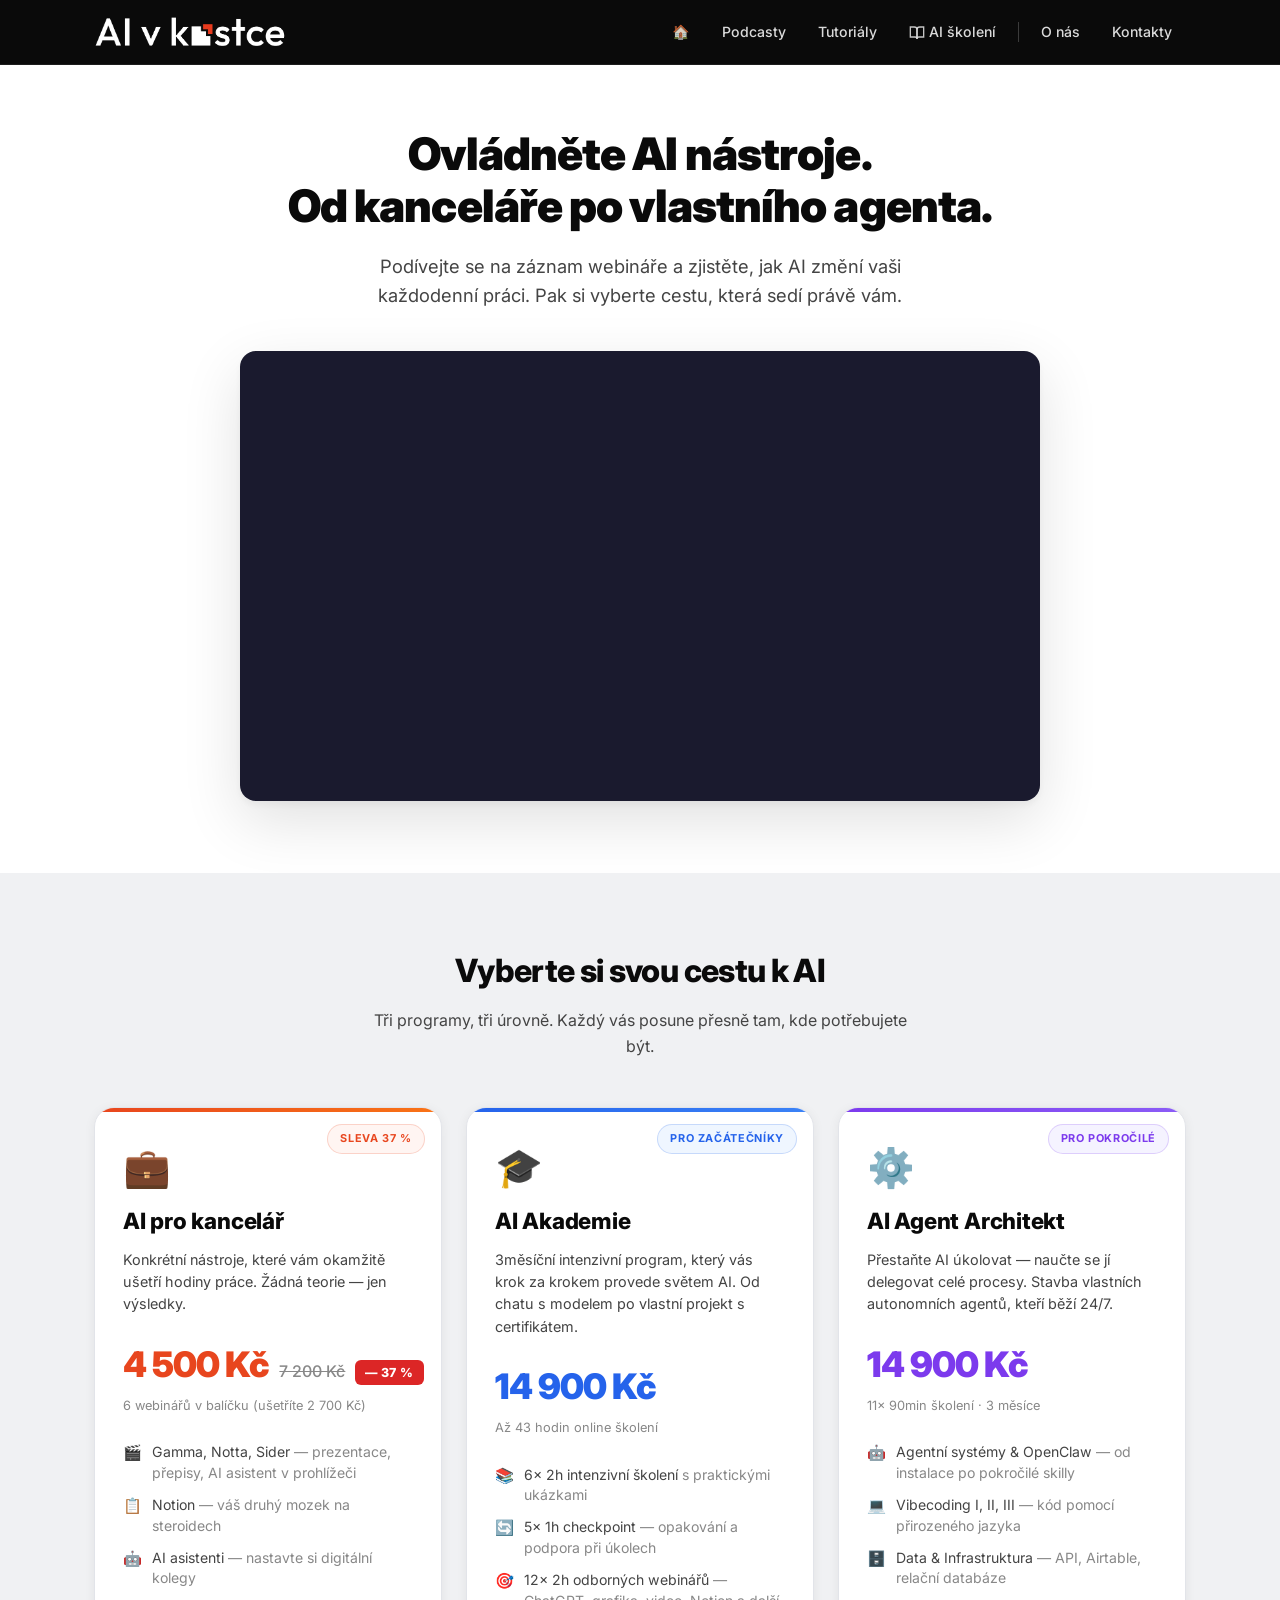
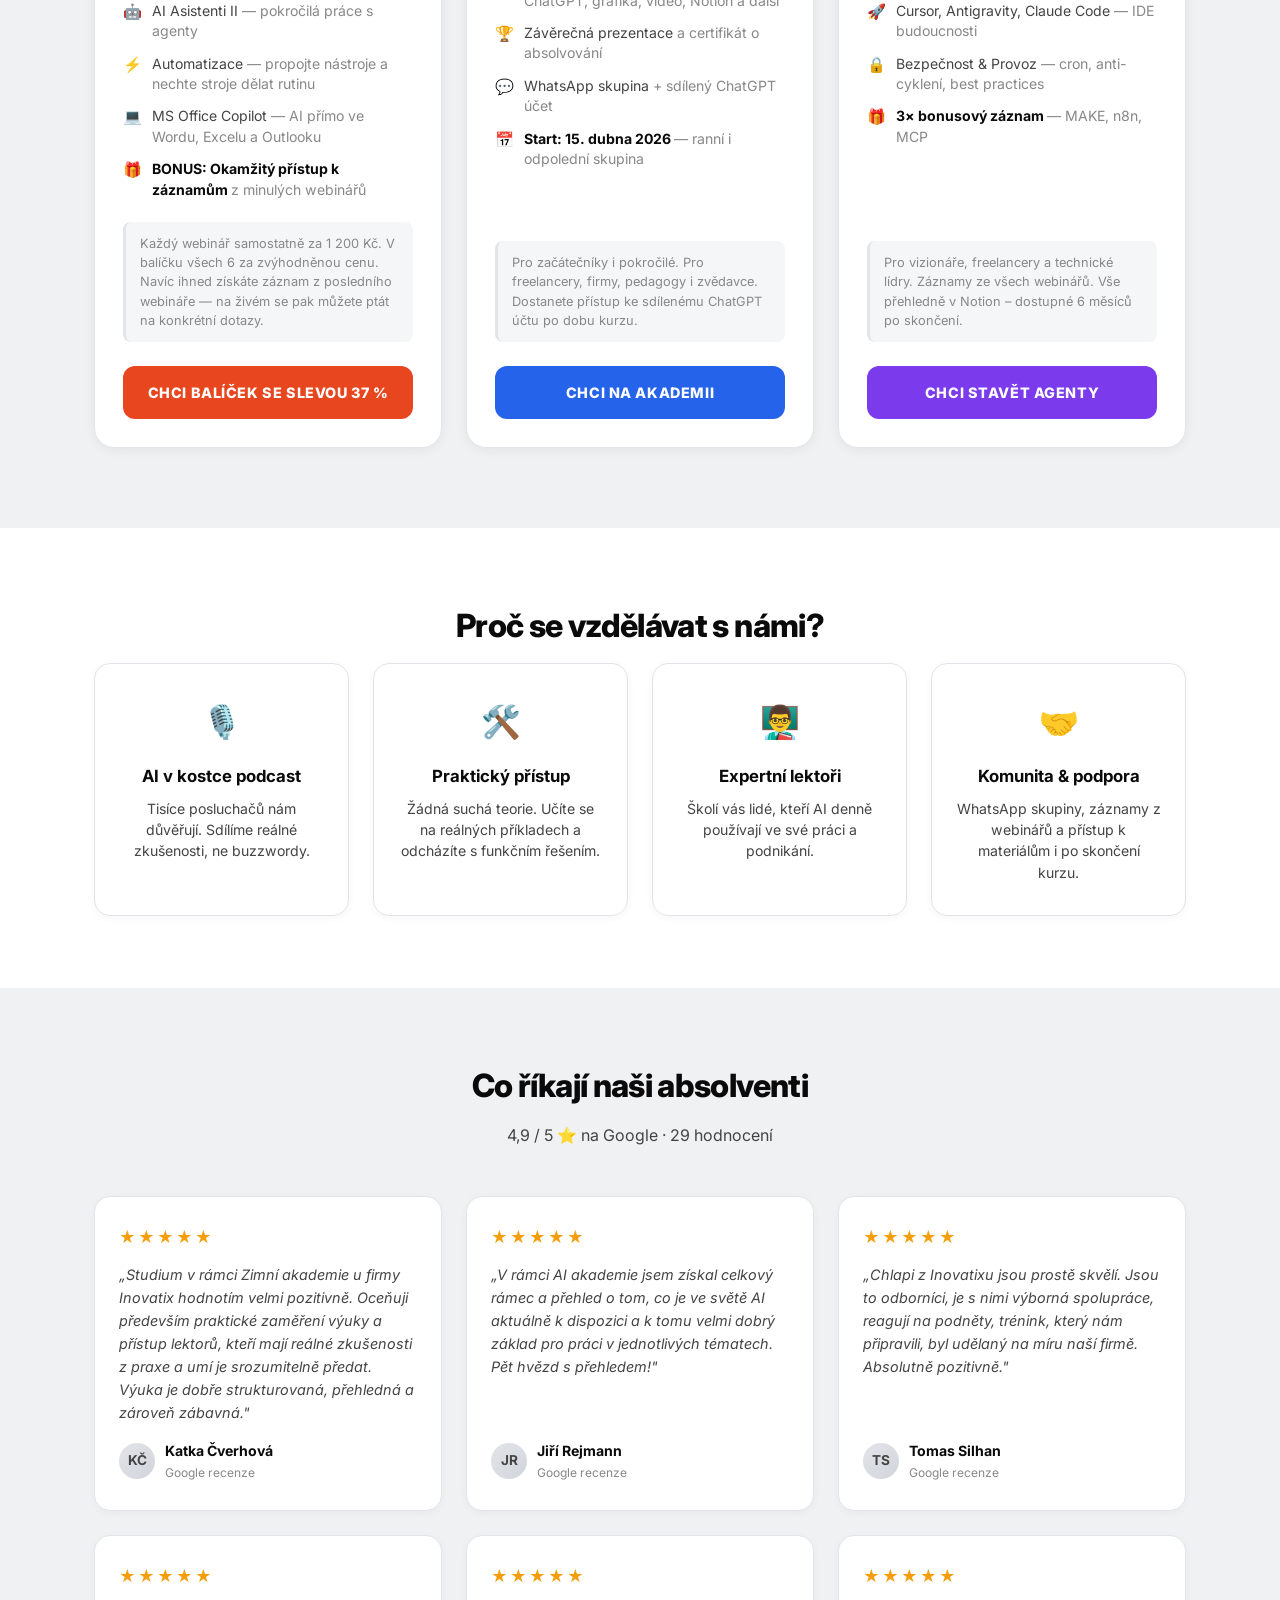
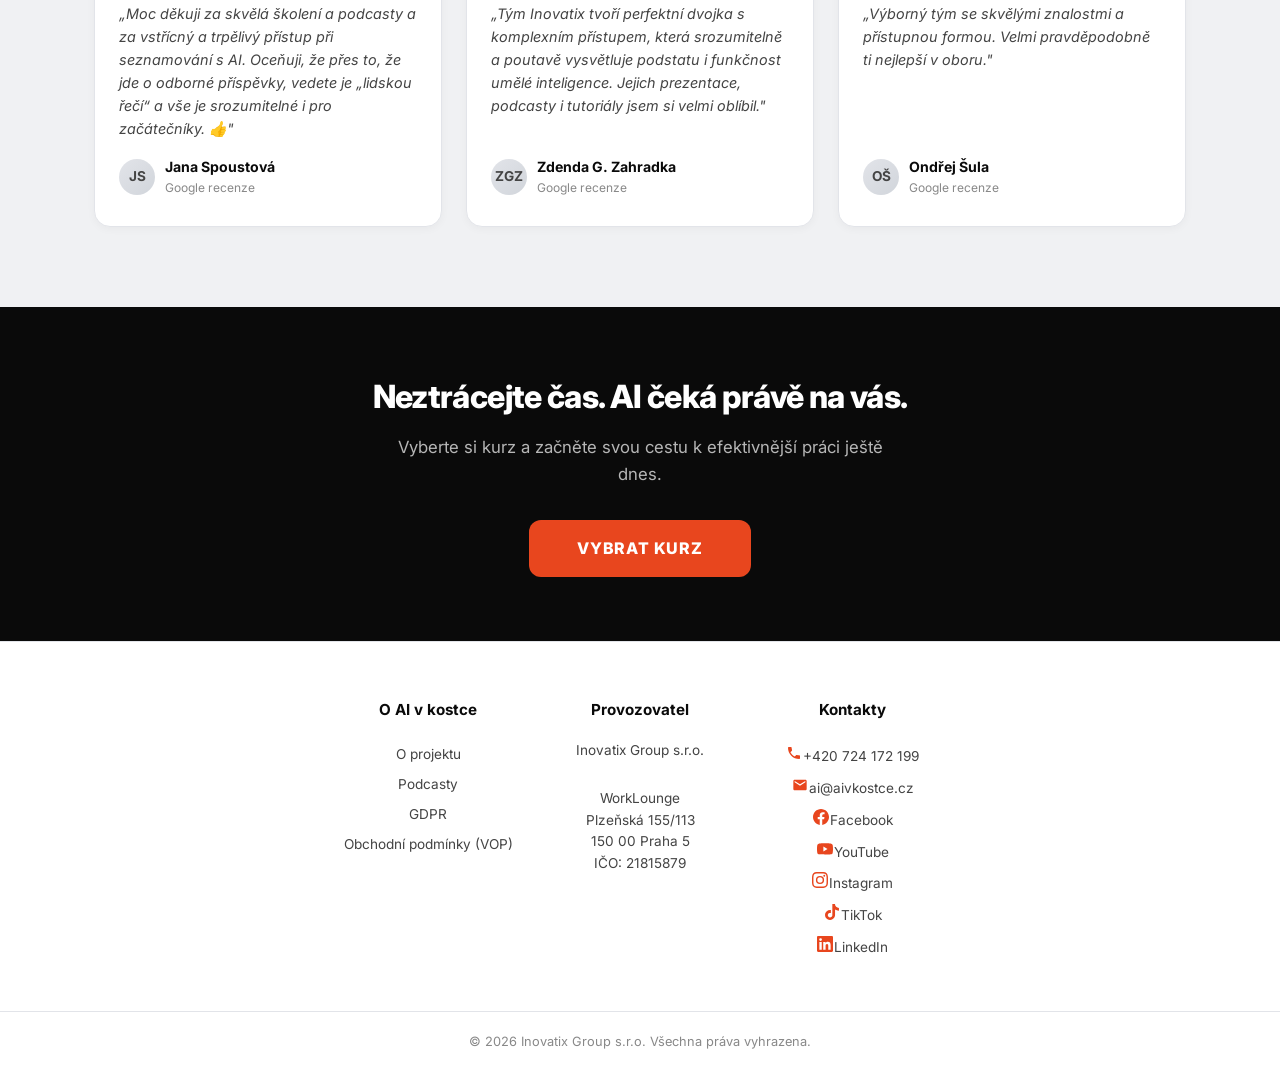
==== index.html @ ebbafb65 "Initial commit: AI školení landing page" ====
<!DOCTYPE html>
<html lang="cs">

<head>
  <!-- Google Tag Manager -->
  <script>(function (w, d, s, l, i) {
      w[l] = w[l] || []; w[l].push({
        'gtm.start':
          new Date().getTime(), event: 'gtm.js'
      }); var f = d.getElementsByTagName(s)[0],
        j = d.createElement(s), dl = l != 'dataLayer' ? '&l=' + l : ''; j.async = true; j.src =
          'https://www.googletagmanager.com/gtm.js?id=' + i + dl; f.parentNode.insertBefore(j, f);
    })(window, document, 'script', 'dataLayer', 'GTM-PGLFFCV5');</script>
  <!-- End Google Tag Manager -->
  <meta charset="UTF-8" />
  <meta name="viewport" content="width=device-width, initial-scale=1.0" />
  <title>AI školení a kurzy | AI v kostce × Inovatix</title>
  <meta name="description" content="Vyberte si AI vzdělávání přesně pro vás – od praktických nástrojů v kanceláři, přes komplexní akademii až po stavbu vlastních AI agentů. Online kurzy od AI v kostce." />

  <!-- Open Graph -->
  <meta property="og:type" content="website" />
  <meta property="og:title" content="AI školení a kurzy | AI v kostce × Inovatix" />
  <meta property="og:description" content="Vyberte si AI vzdělávání přesně pro vás – od praktických nástrojů v kanceláři až po stavbu vlastních AI agentů." />
  <meta property="og:url" content="https://ai-kancelar.aivkostce.cz/" />

  <link rel="preconnect" href="https://fonts.googleapis.com" />
  <link rel="preconnect" href="https://fonts.gstatic.com" crossorigin />
  <link href="https://fonts.googleapis.com/css2?family=Inter:wght@400;500;600;700;800;900&display=swap"
    rel="stylesheet" />
  <link rel="stylesheet" href="style.css" />
  <link rel="icon" type="image/x-icon" href="favicon.ico" />
</head>

<body>
  <!-- Google Tag Manager (noscript) -->
  <noscript><iframe src="https://www.googletagmanager.com/ns.html?id=GTM-PGLFFCV5" height="0" width="0"
      style="display:none;visibility:hidden"></iframe></noscript>
  <!-- End Google Tag Manager (noscript) -->

  <!-- ═══════════════ HEADER ═══════════════ -->
  <header class="site-header" id="siteHeader">
    <div class="header-inner">
      <a class="logo" id="headerLogo" href="https://aivkostce.cz/">
        <img src="logo.png" alt="AI v kostce" class="logo-img" />
      </a>
      <button class="hamburger" id="hamburger" aria-label="Menu" aria-expanded="false">
        <span></span><span></span><span></span>
      </button>
      <nav class="main-nav" id="mainNav"></nav>
    </div>
  </header>

  <!-- ═══════════════ HERO ═══════════════ -->
  <section class="hero" id="heroSection">
    <div class="container">
      <h1 class="hero-heading" id="heroHeading"></h1>
      <p class="hero-sub" id="heroSub"></p>
      <div class="video-wrap">
        <div class="video-container" id="videoContainer">
          <!-- YouTube iframe injected by JS -->
        </div>
      </div>
    </div>
  </section>

  <!-- ═══════════════ PRODUCTS ═══════════════ -->
  <section class="products" id="productsSection">
    <div class="container">
      <h2 class="section-title" id="productsSectionTitle"></h2>
      <p class="section-subtitle" id="productsSectionSubtitle"></p>
      <div class="products-grid" id="productsGrid">
        <!-- Cards injected by JS -->
      </div>
    </div>
  </section>

  <!-- ═══════════════ WHY US ═══════════════ -->
  <section class="why-us" id="whyUsSection">
    <div class="container">
      <h2 class="section-title" id="whyUsTitle"></h2>
      <div class="why-grid" id="whyGrid">
        <!-- Items injected by JS -->
      </div>
    </div>
  </section>

  <!-- ═══════════════ REVIEWS ═══════════════ -->
  <section class="reviews" id="reviewsSection">
    <div class="container">
      <h2 class="section-title" id="reviewsTitle"></h2>
      <p class="section-subtitle" id="reviewsSubtitle"></p>
      <div class="reviews-grid" id="reviewsGrid">
        <!-- Reviews injected by JS -->
      </div>
    </div>
  </section>

  <!-- ═══════════════ CTA BANNER ═══════════════ -->
  <section class="cta-banner" id="ctaBanner">
    <div class="container">
      <h2 id="ctaHeading"></h2>
      <p id="ctaSub"></p>
      <a class="btn btn--cta" id="ctaBtn" href="#productsSection"></a>
    </div>
  </section>

  <!-- ═══════════════ FOOTER ═══════════════ -->
  <footer class="site-footer" id="siteFooter">
    <div class="container footer-grid" id="footerColumns"></div>
    <div class="footer-bottom">
      <div class="container">
        <p id="footerCopyright"></p>
      </div>
    </div>
  </footer>

  <script src="content.js"></script>
  <script src="main.js"></script>
</body>

</html>
---- style.css ----
/* ============================================
   AI ŠKOLENÍ — LANDING PAGE STYLES
   Light theme, product cards, reviews
   ============================================ */

/* ─── CUSTOM PROPERTIES ─────────────────── */
:root {
  --bg-white: #ffffff;
  --bg-light: #f5f6f8;
  --bg-section-alt: #f0f1f3;
  --text-dark: #0a0a0a;
  --text-body: #444444;
  --text-muted: #888888;
  --border-light: #e2e4e9;

  /* Product accent colors */
  --orange: #e8461e;
  --orange-light: #fff5f2;
  --blue: #2563eb;
  --blue-light: #eff6ff;
  --purple: #7c3aed;
  --purple-light: #f5f3ff;

  --radius-sm: 8px;
  --radius-md: 12px;
  --radius-lg: 16px;
  --radius-xl: 20px;
}

/* ─── RESET & BASE ──────────────────────── */
*,
*::before,
*::after {
  margin: 0;
  padding: 0;
  box-sizing: border-box;
}

html {
  scroll-behavior: smooth;
  -webkit-font-smoothing: antialiased;
}

body {
  font-family: 'Inter', -apple-system, BlinkMacSystemFont, sans-serif;
  color: var(--text-dark);
  background: var(--bg-white);
  line-height: 1.6;
}

a {
  color: inherit;
  text-decoration: none;
}

ul {
  list-style: none;
}

img {
  max-width: 100%;
  display: block;
}

.container {
  width: 100%;
  max-width: 1140px;
  margin: 0 auto;
  padding: 0 24px;
}

/* ─── HEADER ────────────────────────────── */
.site-header {
  position: sticky;
  top: 0;
  z-index: 100;
  background: #0a0a0a;
  border-bottom: 1px solid rgba(255, 255, 255, 0.08);
}

.header-inner {
  display: flex;
  align-items: center;
  justify-content: space-between;
  max-width: 1140px;
  margin: 0 auto;
  padding: 0 24px;
  height: 64px;
}

.logo {
  display: flex;
  align-items: center;
  white-space: nowrap;
}

.logo-img {
  height: 36px;
  width: auto;
  display: block;
}

.main-nav {
  display: flex;
  align-items: center;
  gap: 4px;
}

.main-nav a {
  color: rgba(255, 255, 255, 0.85);
  font-size: 0.88rem;
  font-weight: 500;
  padding: 8px 14px;
  border-radius: var(--radius-sm);
  transition: color 0.2s, background 0.2s;
}

.main-nav a:hover {
  color: #fff;
  background: rgba(255, 255, 255, 0.08);
}

.nav-icon {
  width: 16px;
  height: 16px;
  vertical-align: middle;
  margin-right: 4px;
  opacity: 0.9;
}

.nav-separator {
  width: 1px;
  height: 20px;
  background: rgba(255, 255, 255, 0.2);
  margin: 0 4px;
}

.nav-home {
  font-size: 1.1rem;
}

/* Hamburger */
.hamburger {
  display: none;
  flex-direction: column;
  justify-content: center;
  gap: 5px;
  width: 36px;
  height: 36px;
  background: none;
  border: none;
  cursor: pointer;
  padding: 6px;
}

.hamburger span {
  display: block;
  height: 2px;
  background: #fff;
  border-radius: 2px;
  transition: transform 0.3s, opacity 0.3s;
}

.hamburger[aria-expanded="true"] span:nth-child(1) {
  transform: translateY(7px) rotate(45deg);
}

.hamburger[aria-expanded="true"] span:nth-child(2) {
  opacity: 0;
}

.hamburger[aria-expanded="true"] span:nth-child(3) {
  transform: translateY(-7px) rotate(-45deg);
}

/* ─── HERO ──────────────────────────────── */
.hero {
  background: var(--bg-white);
  padding: 64px 0 72px;
  text-align: center;
}

.hero-heading {
  font-size: clamp(1.8rem, 5vw, 2.8rem);
  font-weight: 900;
  line-height: 1.15;
  color: var(--text-dark);
  max-width: 720px;
  margin: 0 auto 20px;
  letter-spacing: -0.02em;
  white-space: pre-line;
}

.hero-sub {
  font-size: clamp(1rem, 2.5vw, 1.15rem);
  color: var(--text-body);
  max-width: 600px;
  margin: 0 auto 40px;
  line-height: 1.6;
}

.video-wrap {
  max-width: 800px;
  margin: 0 auto;
  border-radius: var(--radius-lg);
  overflow: hidden;
  box-shadow:
    0 4px 6px rgba(0, 0, 0, 0.04),
    0 20px 60px rgba(0, 0, 0, 0.12);
}

.video-container {
  position: relative;
  padding-bottom: 56.25%;
  height: 0;
  overflow: hidden;
  background: #1a1a2e;
}

.video-container iframe {
  position: absolute;
  top: 0;
  left: 0;
  width: 100%;
  height: 100%;
  border: none;
}

/* ─── SECTION TITLES ────────────────────── */
.section-title {
  font-size: clamp(1.5rem, 4vw, 2rem);
  font-weight: 800;
  text-align: center;
  letter-spacing: -0.02em;
  margin-bottom: 12px;
  color: var(--text-dark);
}

.section-subtitle {
  text-align: center;
  color: var(--text-body);
  font-size: 1rem;
  max-width: 560px;
  margin: 0 auto 48px;
  line-height: 1.6;
}

/* ─── PRODUCTS SECTION ──────────────────── */
.products {
  padding: 72px 0 80px;
  background: var(--bg-section-alt);
}

.products-grid {
  display: grid;
  grid-template-columns: repeat(3, 1fr);
  gap: 24px;
  align-items: stretch;
}

/* ─── PRODUCT CARD ──────────────────────── */
.product-card {
  background: var(--bg-white);
  border: 1px solid var(--border-light);
  border-radius: var(--radius-xl);
  display: flex;
  flex-direction: column;
  position: relative;
  overflow: hidden;
  box-shadow: 0 2px 12px rgba(0, 0, 0, 0.06);
  transition: transform 0.35s cubic-bezier(0.4, 0, 0.2, 1), box-shadow 0.35s cubic-bezier(0.4, 0, 0.2, 1);
}

.product-card:hover {
  transform: translateY(-6px);
  box-shadow: 0 12px 40px rgba(0, 0, 0, 0.12);
}

/* Top accent bar */
.product-card::before {
  content: '';
  position: absolute;
  top: 0;
  left: 0;
  right: 0;
  height: 4px;
}

.product-card--orange::before {
  background: linear-gradient(90deg, #e8461e, #f97316);
}

.product-card--blue::before {
  background: linear-gradient(90deg, #2563eb, #3b82f6);
}

.product-card--dark::before {
  background: linear-gradient(90deg, #7c3aed, #8b5cf6);
}

.product-card--orange:hover {
  border-color: rgba(232, 70, 30, 0.3);
}

.product-card--blue:hover {
  border-color: rgba(37, 99, 235, 0.3);
}

.product-card--dark:hover {
  border-color: rgba(124, 58, 237, 0.3);
}

/* Card badge */
.product-badge {
  display: inline-block;
  position: absolute;
  top: 16px;
  right: 16px;
  padding: 5px 12px;
  border-radius: 100px;
  font-size: 0.68rem;
  font-weight: 700;
  letter-spacing: 0.06em;
  text-transform: uppercase;
}

.product-card--orange .product-badge {
  background: var(--orange-light);
  color: var(--orange);
  border: 1px solid rgba(232, 70, 30, 0.2);
}

.product-card--blue .product-badge {
  background: var(--blue-light);
  color: var(--blue);
  border: 1px solid rgba(37, 99, 235, 0.2);
}

.product-card--dark .product-badge {
  background: var(--purple-light);
  color: var(--purple);
  border: 1px solid rgba(124, 58, 237, 0.2);
}

/* Card body */
.product-card-body {
  padding: 40px 28px 24px;
  flex: 1;
  display: flex;
  flex-direction: column;
}

.product-card-icon {
  font-size: 2.4rem;
  margin-bottom: 16px;
  display: block;
  line-height: 1;
}

.product-card-title {
  font-size: 1.4rem;
  font-weight: 800;
  margin-bottom: 10px;
  letter-spacing: -0.01em;
  color: var(--text-dark);
}

.product-card-subtitle {
  color: var(--text-body);
  font-size: 0.9rem;
  line-height: 1.55;
  margin-bottom: 20px;
}

/* Pricing */
.product-card-price {
  margin-bottom: 4px;
  display: flex;
  align-items: baseline;
  gap: 10px;
  flex-wrap: nowrap;
  white-space: nowrap;
}

.price-current {
  font-size: 2.2rem;
  font-weight: 900;
  letter-spacing: -0.02em;
}

.product-card--orange .price-current {
  color: var(--orange);
}

.product-card--blue .price-current {
  color: var(--blue);
}

.product-card--dark .price-current {
  color: var(--purple);
}

.price-original {
  font-size: 1rem;
  font-weight: 500;
  text-decoration: line-through;
  color: var(--text-muted);
}

.discount-badge {
  display: inline-block;
  background: #dc2626;
  color: #fff;
  font-size: 0.78rem;
  font-weight: 800;
  padding: 3px 10px;
  border-radius: 6px;
  letter-spacing: 0.03em;
}

.price-note {
  font-size: 0.8rem;
  color: var(--text-muted);
  margin-bottom: 20px;
}

/* Features list */
.product-features {
  flex: 1;
}

.product-features li {
  display: flex;
  align-items: flex-start;
  gap: 10px;
  padding: 6px 0;
  font-size: 0.88rem;
  line-height: 1.45;
  color: var(--text-body);
}

.feature-icon {
  flex-shrink: 0;
  font-size: 0.95rem;
  line-height: 1.45;
}

.feature-highlight {
  color: var(--text-muted);
  font-weight: 400;
}

.feature-bold {
  font-weight: 700;
  color: var(--text-dark);
}

/* Extra info */
.product-extra {
  margin-top: 16px;
  padding: 12px 14px;
  background: var(--bg-light);
  border-radius: var(--radius-sm);
  font-size: 0.8rem;
  color: var(--text-muted);
  line-height: 1.5;
  border-left: 3px solid var(--border-light);
}

/* Card footer */
.product-card-footer {
  padding: 0 28px 28px;
}

.btn-product {
  display: block;
  width: 100%;
  text-align: center;
  padding: 15px 24px;
  border-radius: var(--radius-md);
  font-size: 0.9rem;
  font-weight: 800;
  letter-spacing: 0.04em;
  text-transform: uppercase;
  transition: all 0.25s cubic-bezier(0.4, 0, 0.2, 1);
  cursor: pointer;
  border: none;
}

.btn-product:hover {
  transform: translateY(-2px);
}

.product-card--orange .btn-product {
  background: var(--orange);
  color: #fff;
}

.product-card--orange .btn-product:hover {
  background: #c73a18;
  box-shadow: 0 6px 24px rgba(232, 70, 30, 0.35);
}

.product-card--blue .btn-product {
  background: var(--blue);
  color: #fff;
}

.product-card--blue .btn-product:hover {
  background: #1d4ed8;
  box-shadow: 0 6px 24px rgba(37, 99, 235, 0.35);
}

.product-card--dark .btn-product {
  background: var(--purple);
  color: #fff;
}

.product-card--dark .btn-product:hover {
  background: #6d28d9;
  box-shadow: 0 6px 24px rgba(124, 58, 237, 0.35);
}

/* ─── WHY US SECTION ────────────────────── */
.why-us {
  padding: 72px 0;
  background: var(--bg-white);
}

.why-grid {
  display: grid;
  grid-template-columns: repeat(4, 1fr);
  gap: 24px;
}

.why-card {
  background: var(--bg-white);
  border: 1px solid var(--border-light);
  border-radius: var(--radius-lg);
  padding: 32px 24px;
  text-align: center;
  box-shadow: 0 2px 8px rgba(0, 0, 0, 0.04);
  transition: transform 0.3s, box-shadow 0.3s;
}

.why-card:hover {
  transform: translateY(-4px);
  box-shadow: 0 8px 28px rgba(0, 0, 0, 0.1);
}

.why-card-icon {
  font-size: 2rem;
  margin-bottom: 16px;
  display: block;
}

.why-card-title {
  font-size: 1.05rem;
  font-weight: 700;
  margin-bottom: 8px;
  color: var(--text-dark);
}

.why-card-text {
  font-size: 0.88rem;
  color: var(--text-body);
  line-height: 1.5;
}

/* ─── REVIEWS SECTION ───────────────────── */
.reviews {
  padding: 72px 0 80px;
  background: var(--bg-section-alt);
}

.reviews-grid {
  display: grid;
  grid-template-columns: repeat(3, 1fr);
  gap: 24px;
}

.review-card {
  background: var(--bg-white);
  border: 1px solid var(--border-light);
  border-radius: var(--radius-lg);
  padding: 28px 24px;
  box-shadow: 0 2px 8px rgba(0, 0, 0, 0.04);
  transition: transform 0.3s, box-shadow 0.3s;
  display: flex;
  flex-direction: column;
  cursor: pointer;
  text-decoration: none;
  color: inherit;
}

.review-card:hover {
  transform: translateY(-3px);
  box-shadow: 0 8px 28px rgba(0, 0, 0, 0.1);
}

.review-stars {
  color: #f59e0b;
  font-size: 1rem;
  margin-bottom: 12px;
  letter-spacing: 2px;
}

.review-text {
  font-size: 0.9rem;
  color: var(--text-body);
  line-height: 1.6;
  flex: 1;
  margin-bottom: 16px;
  font-style: italic;
}

.review-author {
  display: flex;
  align-items: center;
  gap: 10px;
}

.review-avatar {
  width: 36px;
  height: 36px;
  border-radius: 50%;
  background: linear-gradient(135deg, #e2e4e9, #d1d5db);
  display: flex;
  align-items: center;
  justify-content: center;
  font-size: 0.85rem;
  font-weight: 700;
  color: var(--text-body);
  flex-shrink: 0;
}

.review-name {
  font-size: 0.88rem;
  font-weight: 700;
  color: var(--text-dark);
}

.review-source {
  font-size: 0.75rem;
  color: var(--text-muted);
}

/* ─── CTA BANNER ────────────────────────── */
.cta-banner {
  padding: 64px 0;
  text-align: center;
  background: var(--text-dark);
  color: #fff;
}

.cta-banner h2 {
  font-size: clamp(1.5rem, 4vw, 2rem);
  font-weight: 800;
  margin-bottom: 12px;
  letter-spacing: -0.02em;
  color: #fff;
}

.cta-banner p {
  color: rgba(255, 255, 255, 0.7);
  font-size: 1.05rem;
  margin-bottom: 32px;
  max-width: 500px;
  margin-left: auto;
  margin-right: auto;
}

.btn--cta {
  display: inline-block;
  padding: 16px 48px;
  background: var(--orange);
  color: #fff;
  font-size: 1rem;
  font-weight: 800;
  letter-spacing: 0.05em;
  text-transform: uppercase;
  border-radius: var(--radius-md);
  transition: all 0.3s;
  border: none;
  cursor: pointer;
}

.btn--cta:hover {
  background: #c73a18;
  transform: translateY(-3px);
  box-shadow: 0 8px 32px rgba(232, 70, 30, 0.4);
}

/* ─── FOOTER ────────────────────────────── */
.site-footer {
  background: var(--bg-white);
  border-top: 1px solid var(--border-light);
  padding-top: 56px;
}

.footer-grid {
  display: flex;
  flex-wrap: wrap;
  justify-content: center;
  gap: 32px;
}

.footer-col {
  text-align: center;
  min-width: 180px;
  max-width: 220px;
}

.footer-col h3 {
  font-size: 0.95rem;
  font-weight: 700;
  color: var(--text-dark);
  margin-bottom: 18px;
}

.footer-col a {
  display: block;
  color: var(--text-body);
  font-size: 0.85rem;
  padding: 4px 0;
  transition: color 0.2s;
}

.footer-col a:hover {
  color: var(--orange);
}

.footer-col p,
.footer-col .text-line {
  color: var(--text-body);
  font-size: 0.85rem;
  line-height: 1.6;
}

.footer-contact {
  display: flex;
  flex-direction: row;
  align-items: center;
  justify-content: center;
  gap: 10px;
  padding: 5px 0;
  color: var(--text-body);
  font-size: 0.85rem;
  transition: color 0.2s;
}

.footer-contact:hover {
  color: var(--orange);
}

.footer-contact-icon {
  display: inline-flex;
  align-items: center;
  justify-content: center;
  width: 18px;
  height: 18px;
  min-width: 18px;
  flex-shrink: 0;
  color: var(--orange);
}

.footer-contact-icon svg {
  width: 16px;
  height: 16px;
  display: block;
  fill: currentColor;
}

.footer-bottom {
  margin-top: 48px;
  padding: 20px 0;
  border-top: 1px solid var(--border-light);
  text-align: center;
}

.footer-bottom p {
  font-size: 0.8rem;
  color: var(--text-muted);
}

/* ─── ANIMATIONS ────────────────────────── */
@keyframes fadeInUp {
  from {
    opacity: 0;
    transform: translateY(24px);
  }
  to {
    opacity: 1;
    transform: translateY(0);
  }
}

.product-card,
.why-card,
.review-card {
  opacity: 0;
  animation: fadeInUp 0.6s cubic-bezier(0.4, 0, 0.2, 1) forwards;
}

.product-card:nth-child(1),
.review-card:nth-child(1) { animation-delay: 0.1s; }
.product-card:nth-child(2),
.review-card:nth-child(2) { animation-delay: 0.2s; }
.product-card:nth-child(3),
.review-card:nth-child(3) { animation-delay: 0.3s; }
.review-card:nth-child(4) { animation-delay: 0.4s; }
.review-card:nth-child(5) { animation-delay: 0.5s; }
.review-card:nth-child(6) { animation-delay: 0.6s; }

.why-card:nth-child(1) { animation-delay: 0.1s; }
.why-card:nth-child(2) { animation-delay: 0.2s; }
.why-card:nth-child(3) { animation-delay: 0.3s; }
.why-card:nth-child(4) { animation-delay: 0.4s; }

/* ─── RESPONSIVE ────────────────────────── */
@media (max-width: 1024px) {
  .products-grid {
    grid-template-columns: 1fr;
    max-width: 520px;
    margin: 0 auto;
  }

  .reviews-grid {
    grid-template-columns: 1fr 1fr;
  }

  .why-grid {
    grid-template-columns: repeat(2, 1fr);
  }
}

@media (max-width: 768px) {
  /* Header */
  .hamburger {
    display: flex;
  }

  .main-nav {
    position: fixed;
    top: 64px;
    left: 0;
    right: 0;
    background: #0a0a0a;
    flex-direction: column;
    padding: 16px 24px 24px;
    gap: 4px;
    transform: translateY(-100%);
    opacity: 0;
    pointer-events: none;
    transition: transform 0.35s ease, opacity 0.35s ease;
    border-bottom: 1px solid rgba(255, 255, 255, 0.1);
  }

  .main-nav.open {
    transform: translateY(0);
    opacity: 1;
    pointer-events: auto;
  }

  .main-nav a {
    padding: 12px 16px;
    font-size: 1rem;
    border-radius: var(--radius-sm);
  }

  .nav-separator {
    width: 100%;
    height: 1px;
    margin: 8px 0;
  }

  /* Hero */
  .hero {
    padding: 40px 0 48px;
  }

  .hero-heading {
    padding: 0 8px;
  }

  .hero-sub {
    padding: 0 8px;
    margin-bottom: 28px;
  }

  .video-wrap {
    border-radius: 12px;
    margin: 0 4px;
  }

  /* Products */
  .products {
    padding: 48px 0 56px;
  }

  /* Why us */
  .why-us {
    padding: 48px 0;
  }

  .why-grid {
    grid-template-columns: 1fr 1fr;
    gap: 16px;
  }

  /* Reviews */
  .reviews {
    padding: 48px 0 56px;
  }

  .reviews-grid {
    grid-template-columns: 1fr;
    max-width: 480px;
    margin: 0 auto;
  }

  /* CTA */
  .cta-banner {
    padding: 48px 0;
  }

  /* Footer */
  .footer-col {
    max-width: 160px;
  }
}

@media (max-width: 480px) {
  .header-inner {
    padding: 0 16px;
  }

  .container {
    padding: 0 16px;
  }

  .hero-heading {
    font-size: 1.6rem;
  }

  .price-current {
    font-size: 1.8rem;
  }

  .why-grid {
    grid-template-columns: 1fr;
  }

  .footer-col {
    max-width: 100%;
    width: 100%;
  }
}
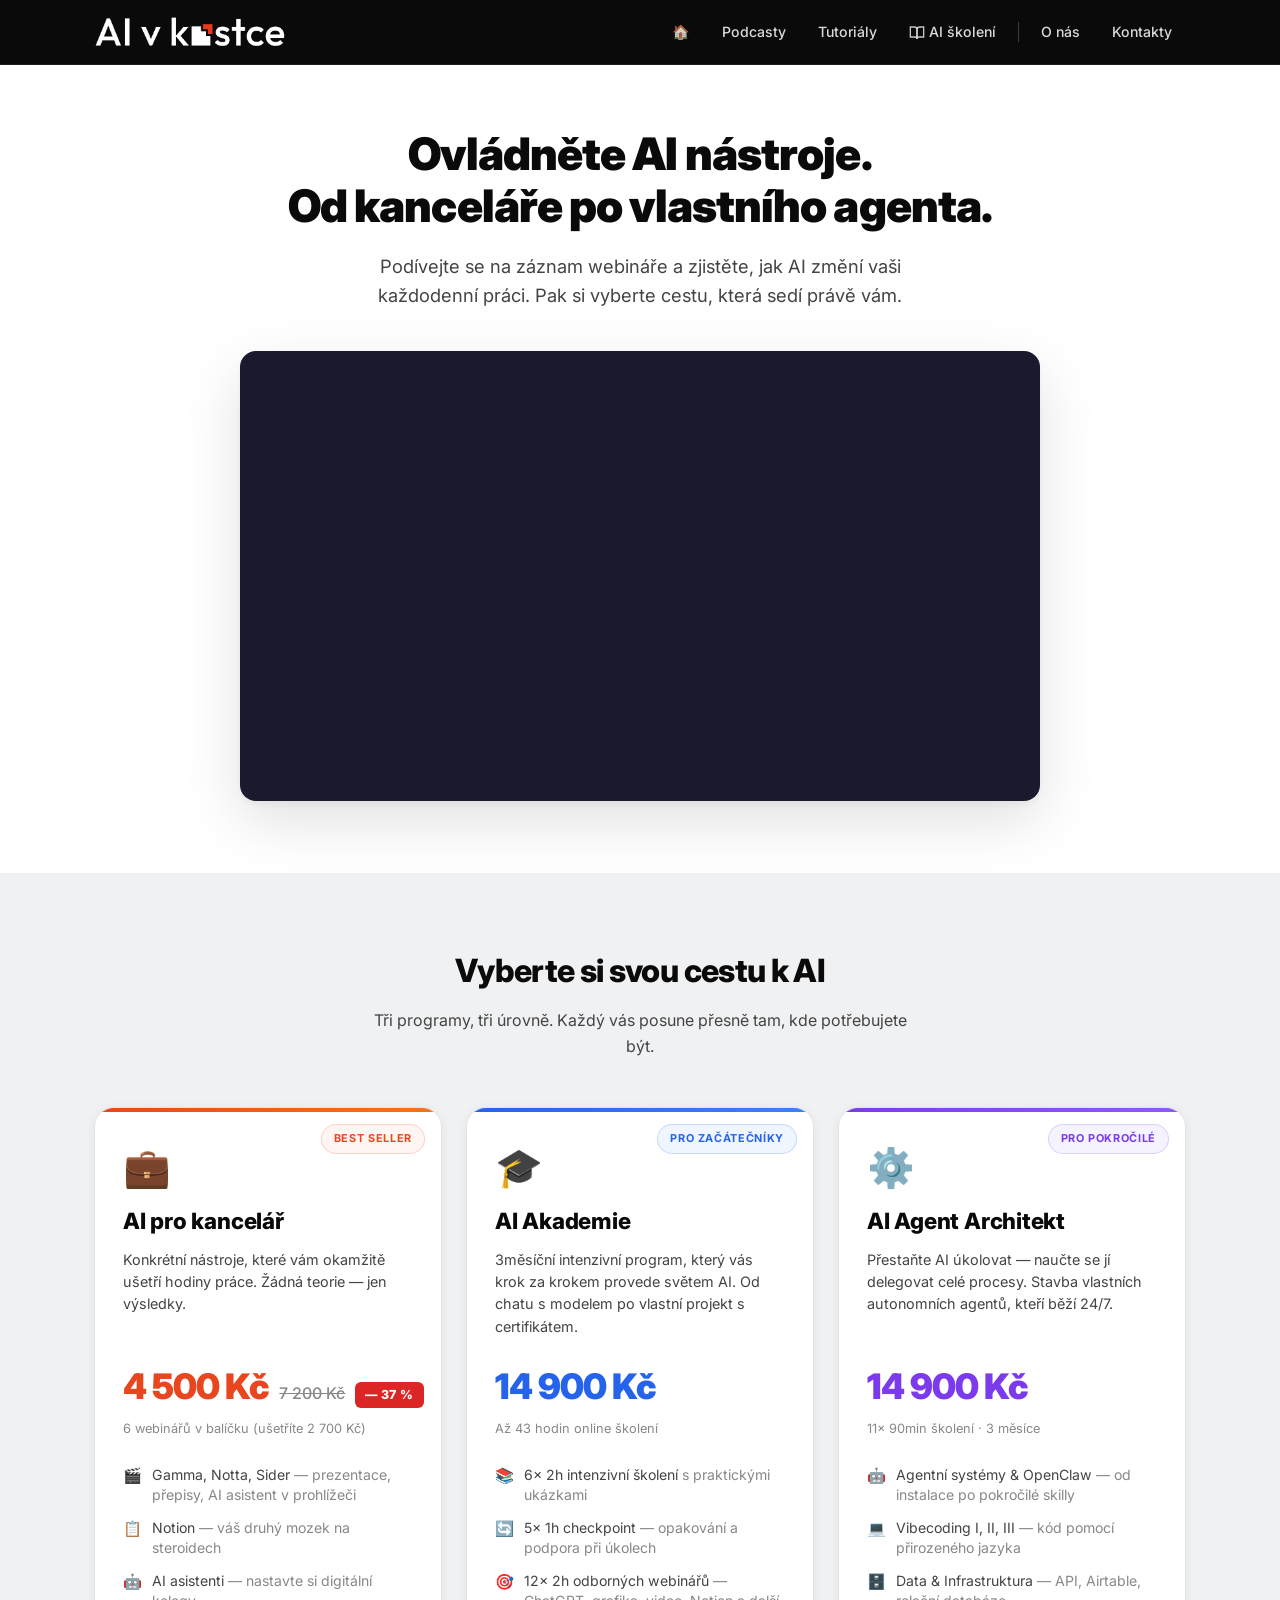
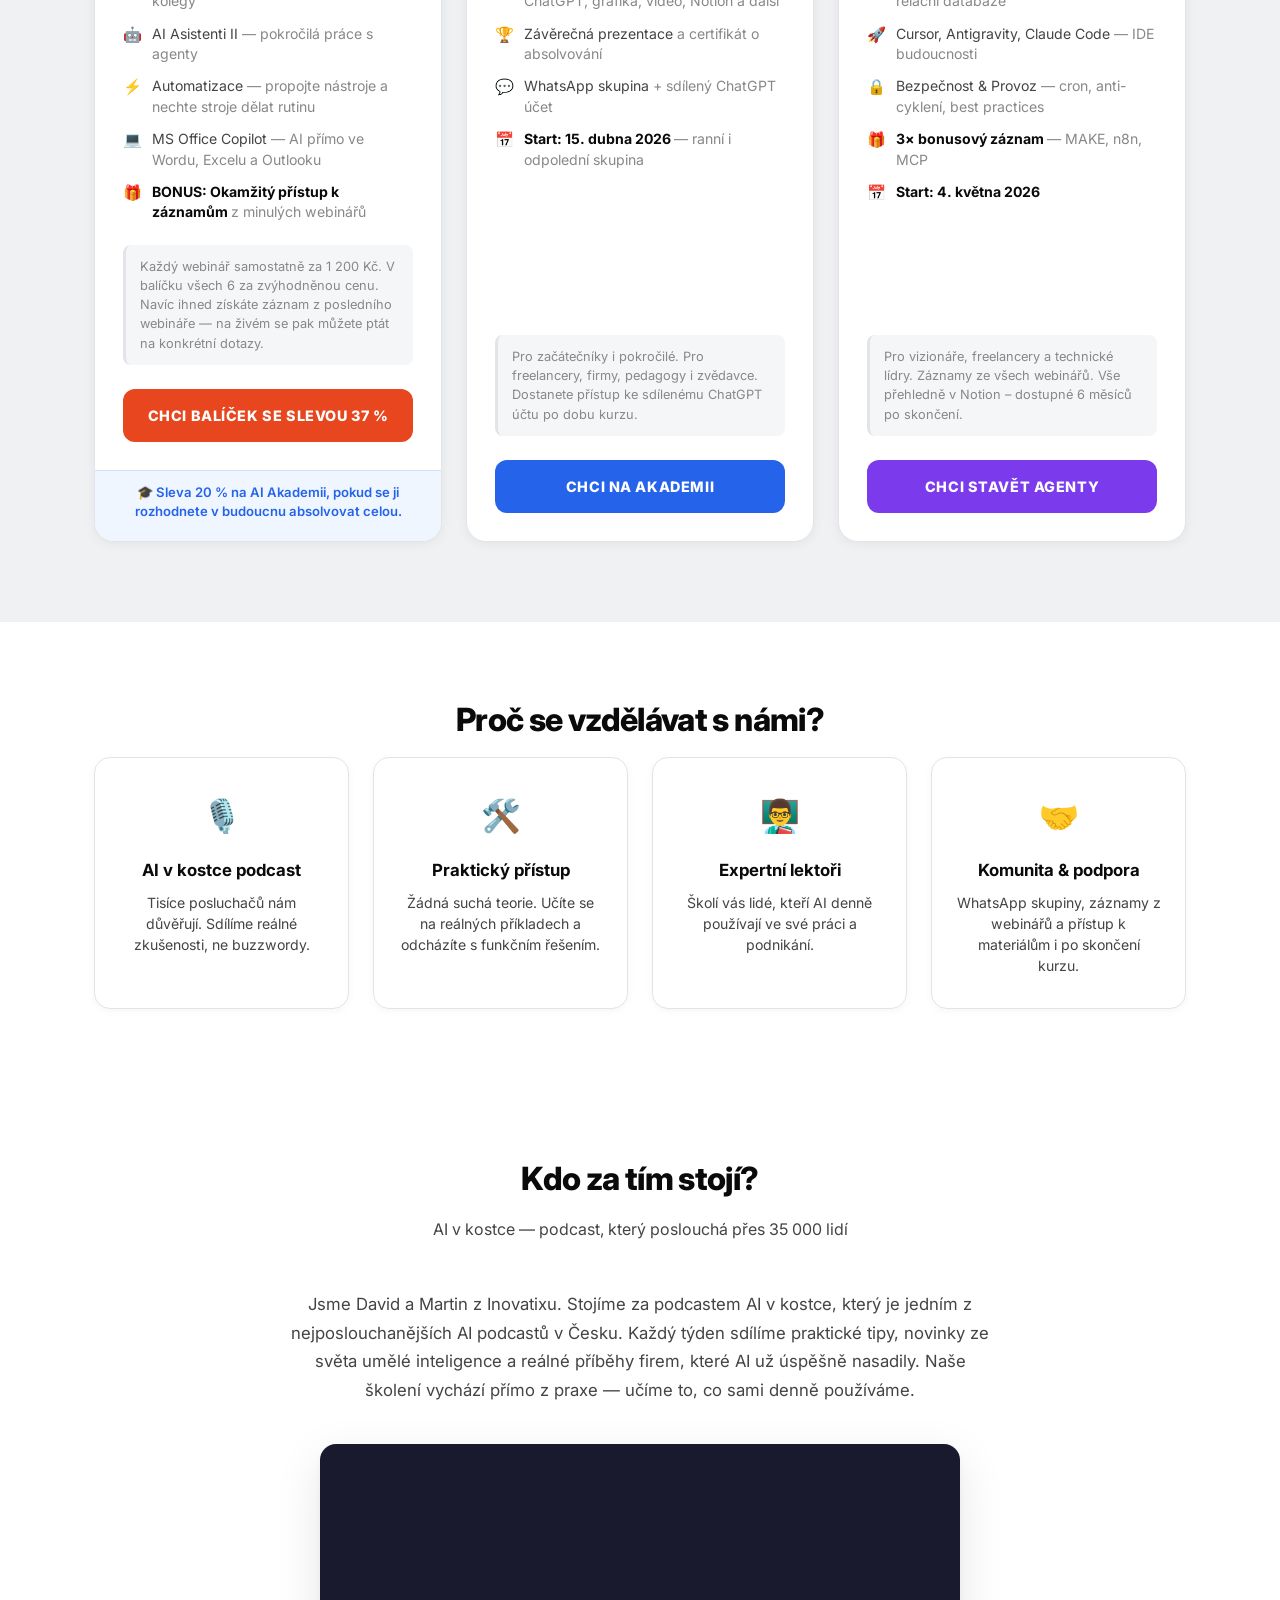
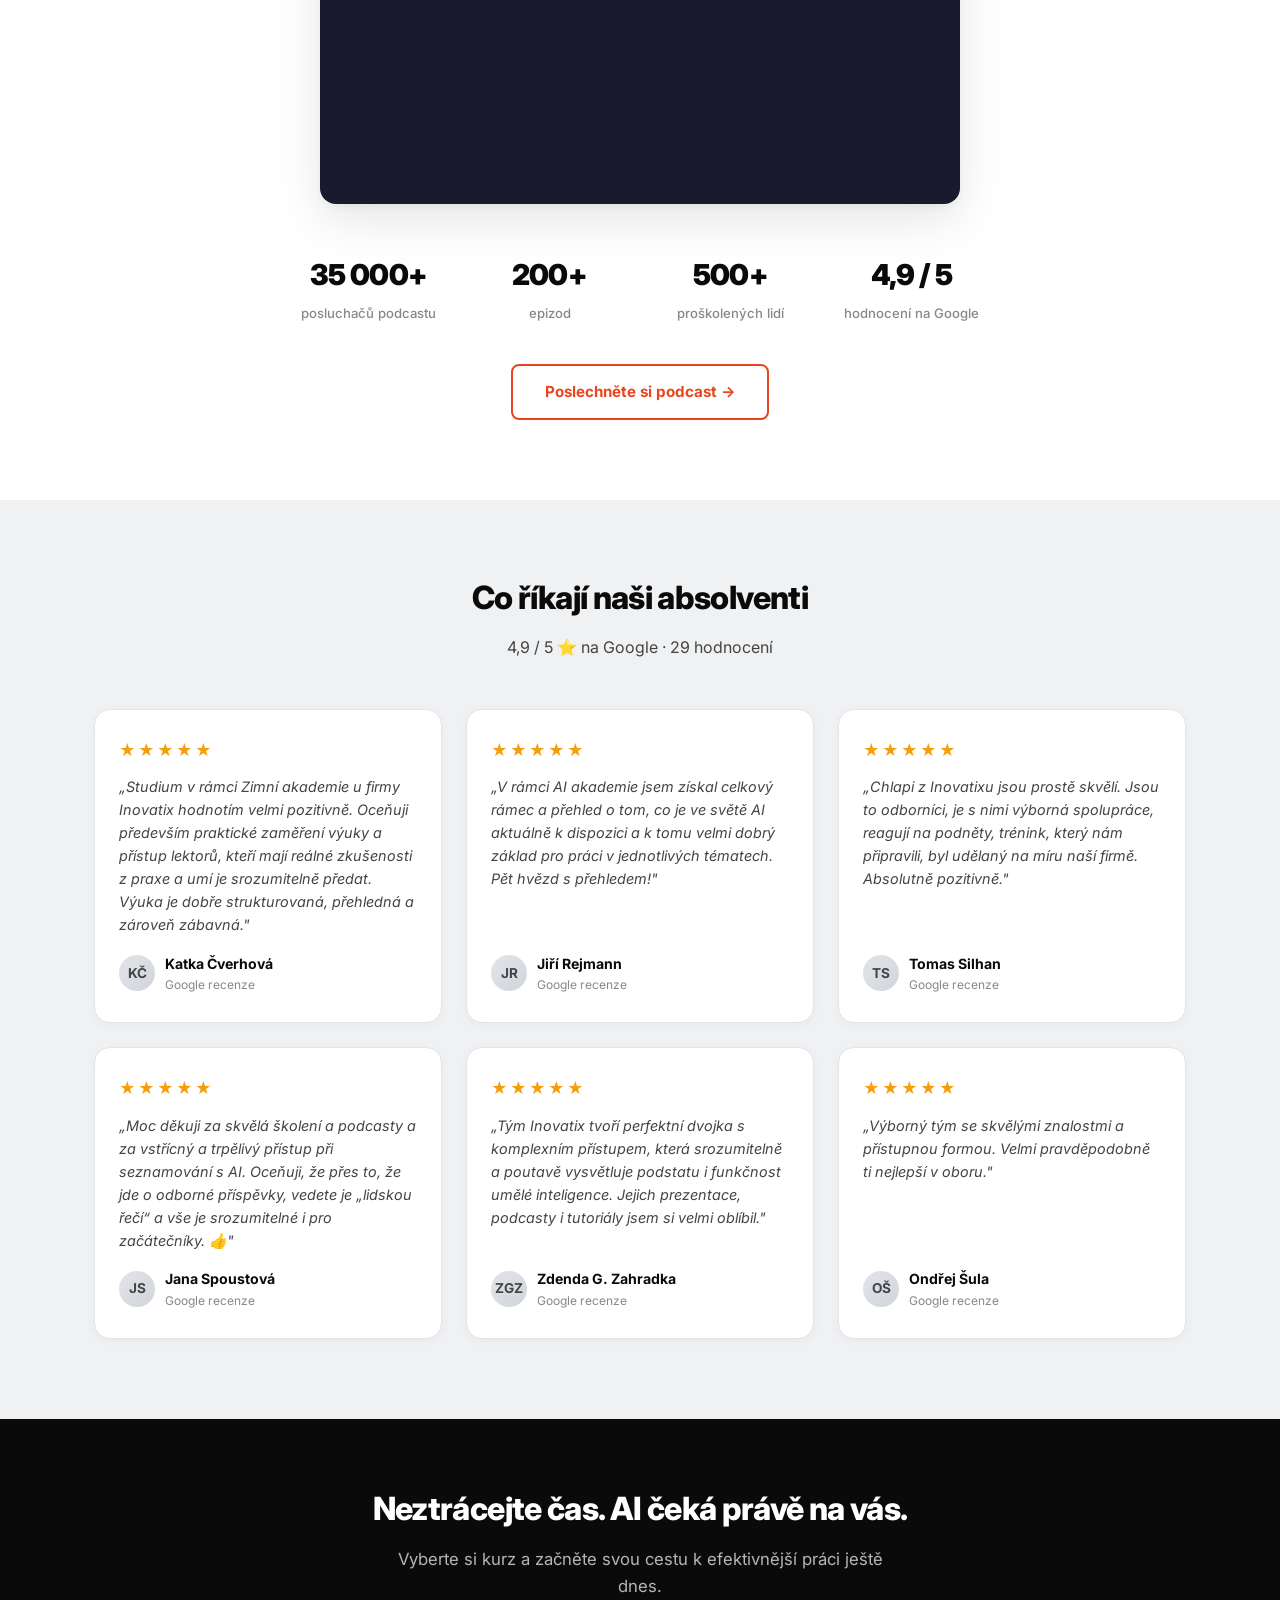
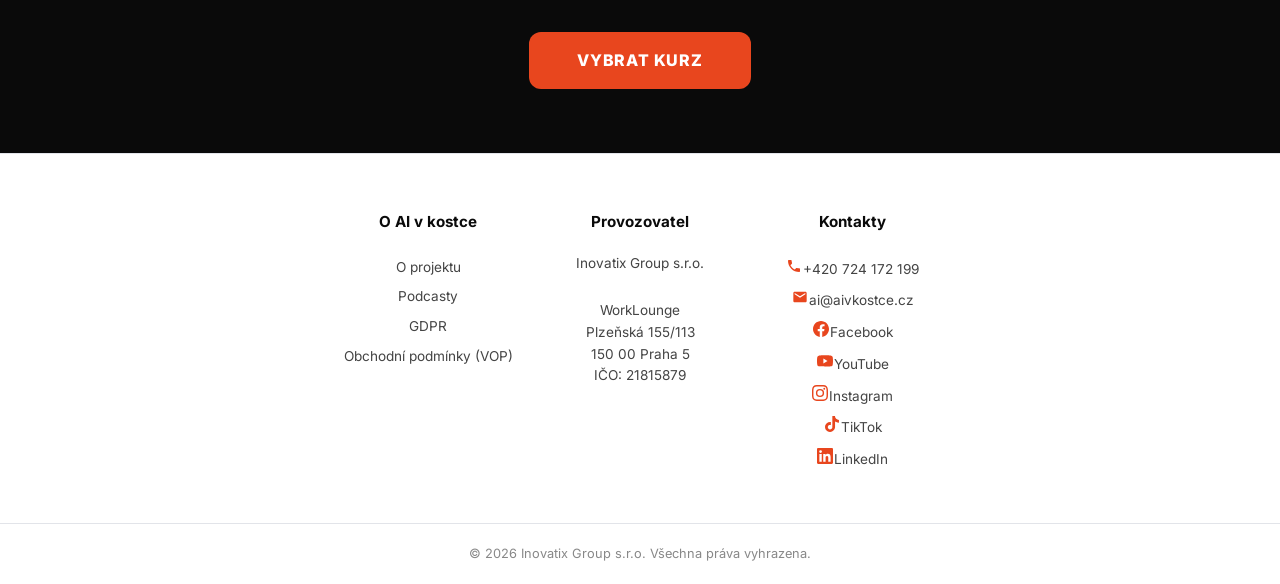
==== commit 9acc5859: "Best Seller badge, price alignment, About Us section with YT video, 20% akademie discount, Architekt" ====
--- a/index.html
+++ b/index.html
@@ -84,6 +84,24 @@
     </div>
   </section>
 
+  <!-- ═══════════════ ABOUT US ═══════════════ -->
+  <section class="about-us" id="aboutUsSection">
+    <div class="container">
+      <h2 class="section-title" id="aboutUsTitle"></h2>
+      <p class="section-subtitle" id="aboutUsSubtitle"></p>
+      <p class="about-us-text" id="aboutUsText"></p>
+      <div class="about-video-wrap">
+        <div class="video-container">
+          <iframe src="https://www.youtube.com/embed/TmsuNUeXaqk" title="AI v kostce podcast" allow="accelerometer; autoplay; clipboard-write; encrypted-media; gyroscope; picture-in-picture" allowfullscreen></iframe>
+        </div>
+      </div>
+      <div class="about-stats" id="aboutStats">
+        <!-- Stats injected by JS -->
+      </div>
+      <a class="btn btn--outline" id="aboutUsBtn" href="#" target="_blank" rel="noopener">Poslechněte si podcast →</a>
+    </div>
+  </section>
+
   <!-- ═══════════════ REVIEWS ═══════════════ -->
   <section class="reviews" id="reviewsSection">
     <div class="container">
--- a/style.css
+++ b/style.css
@@ -357,6 +357,11 @@
   line-height: 1;
 }
 
+/* Header wrapper — forces prices to align */
+.product-card-header {
+  min-height: 210px;
+}
+
 .product-card-title {
   font-size: 1.4rem;
   font-weight: 800;
@@ -369,7 +374,7 @@
   color: var(--text-body);
   font-size: 0.9rem;
   line-height: 1.55;
-  margin-bottom: 20px;
+  margin-bottom: 0;
 }
 
 /* Pricing */
@@ -521,6 +526,18 @@
   box-shadow: 0 6px 24px rgba(124, 58, 237, 0.35);
 }
 
+/* Bonus note */
+.product-bonus-note {
+  padding: 12px 28px 20px;
+  font-size: 0.82rem;
+  font-weight: 600;
+  color: var(--blue);
+  background: var(--blue-light);
+  border-top: 1px solid rgba(37, 99, 235, 0.15);
+  text-align: center;
+  line-height: 1.45;
+}
+
 /* ─── WHY US SECTION ────────────────────── */
 .why-us {
   padding: 72px 0;
@@ -565,6 +582,78 @@
   font-size: 0.88rem;
   color: var(--text-body);
   line-height: 1.5;
+}
+
+/* ─── ABOUT US SECTION ────────────────── */
+.about-us {
+  padding: 72px 0 80px;
+  background: var(--bg-white);
+  text-align: center;
+}
+
+.about-us-text {
+  max-width: 700px;
+  margin: 0 auto 40px;
+  font-size: 1.05rem;
+  color: var(--text-body);
+  line-height: 1.7;
+}
+
+.about-video-wrap {
+  max-width: 640px;
+  margin: 0 auto 48px;
+  border-radius: var(--radius-lg);
+  overflow: hidden;
+  box-shadow:
+    0 4px 6px rgba(0, 0, 0, 0.04),
+    0 16px 48px rgba(0, 0, 0, 0.1);
+}
+
+.about-stats {
+  display: grid;
+  grid-template-columns: repeat(4, 1fr);
+  gap: 24px;
+  max-width: 700px;
+  margin: 0 auto 40px;
+}
+
+.about-stat {
+  display: flex;
+  flex-direction: column;
+  align-items: center;
+  gap: 4px;
+}
+
+.about-stat-value {
+  font-size: 1.8rem;
+  font-weight: 900;
+  color: var(--text-dark);
+  letter-spacing: -0.02em;
+}
+
+.about-stat-label {
+  font-size: 0.82rem;
+  color: var(--text-muted);
+  font-weight: 500;
+}
+
+.btn--outline {
+  display: inline-block;
+  padding: 14px 32px;
+  border: 2px solid var(--orange);
+  border-radius: var(--radius-sm);
+  color: var(--orange);
+  font-weight: 700;
+  font-size: 0.95rem;
+  text-decoration: none;
+  transition: all 0.3s;
+}
+
+.btn--outline:hover {
+  background: var(--orange);
+  color: #fff;
+  transform: translateY(-2px);
+  box-shadow: 0 6px 24px rgba(232, 70, 30, 0.3);
 }
 
 /* ─── REVIEWS SECTION ───────────────────── */
@@ -830,6 +919,18 @@
   }
 
   .why-grid {
+    grid-template-columns: repeat(2, 1fr);
+  }
+
+  .product-card-subtitle {
+    min-height: auto;
+  }
+
+  .product-card-header {
+    min-height: auto;
+  }
+
+  .about-stats {
     grid-template-columns: repeat(2, 1fr);
   }
 }
@@ -951,6 +1052,11 @@
     grid-template-columns: 1fr;
   }
 
+  .about-stats {
+    grid-template-columns: repeat(2, 1fr);
+    gap: 16px;
+  }
+
   .footer-col {
     max-width: 100%;
     width: 100%;
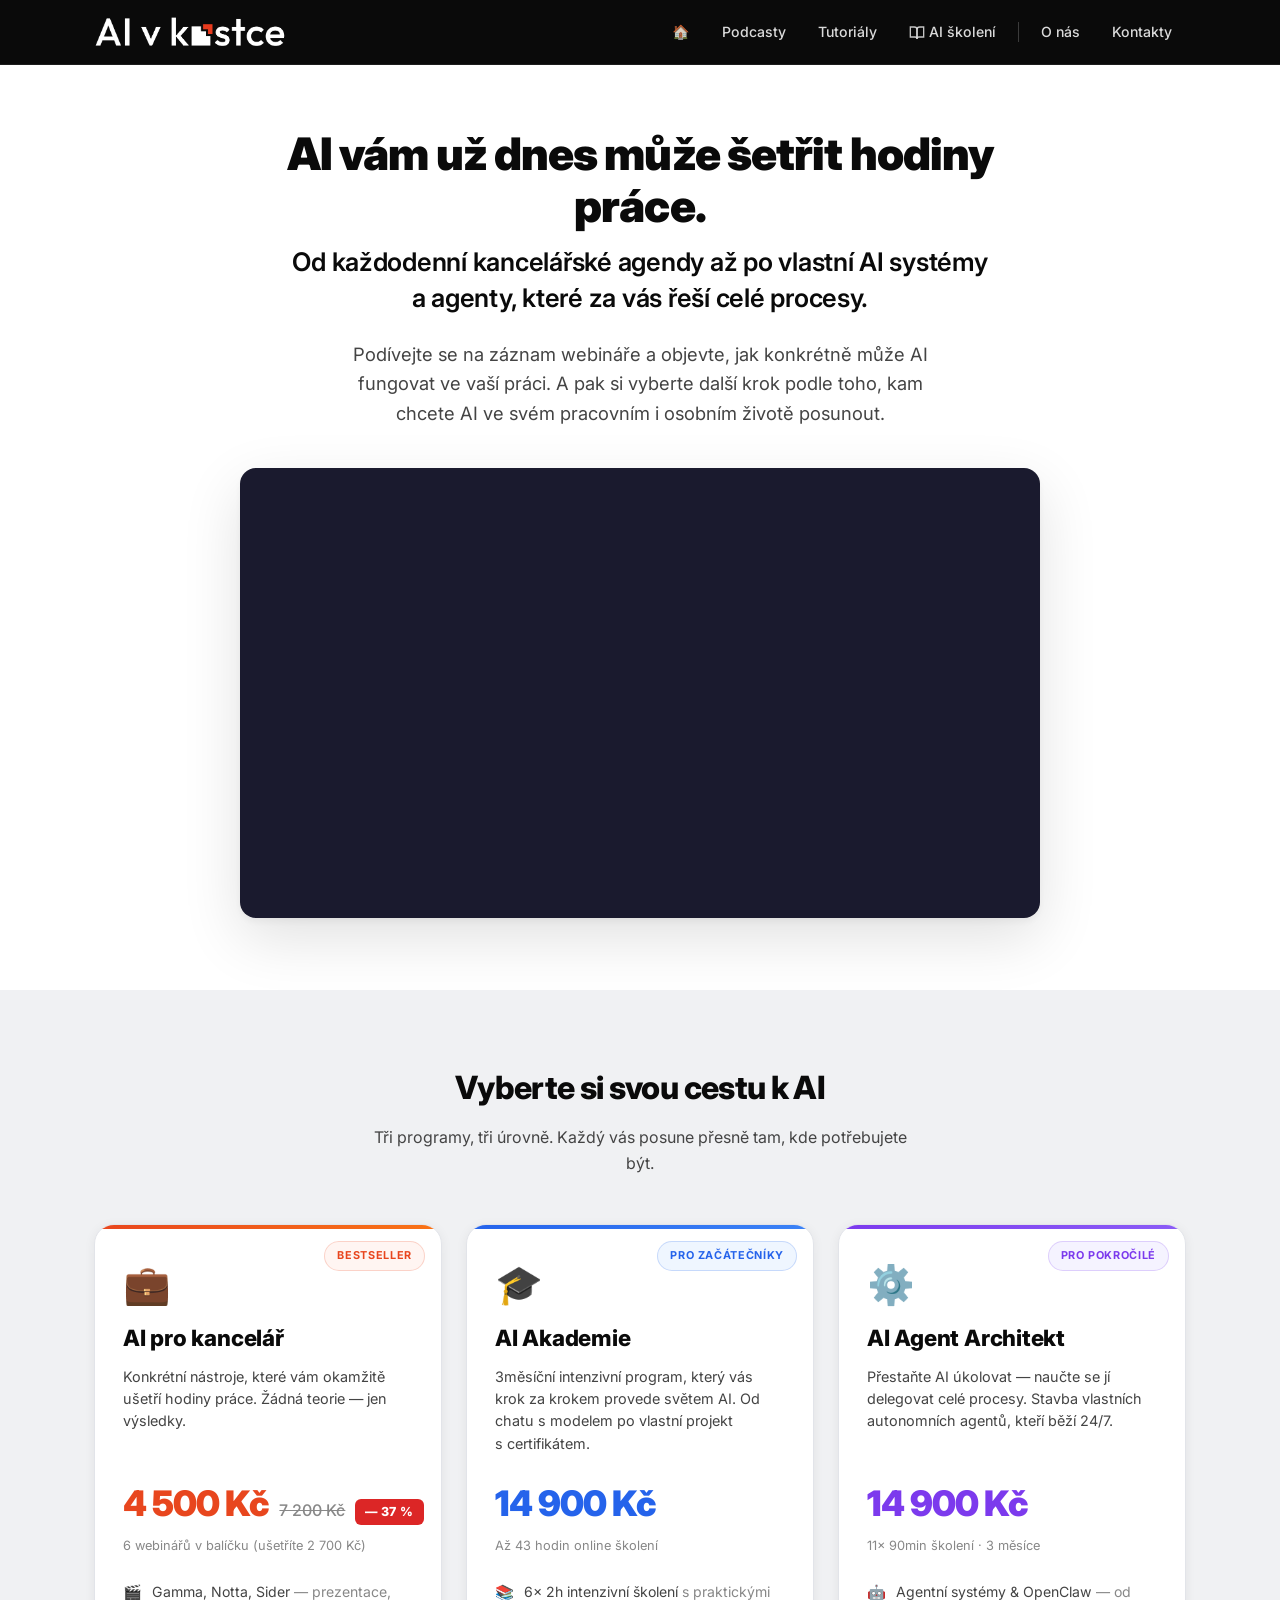
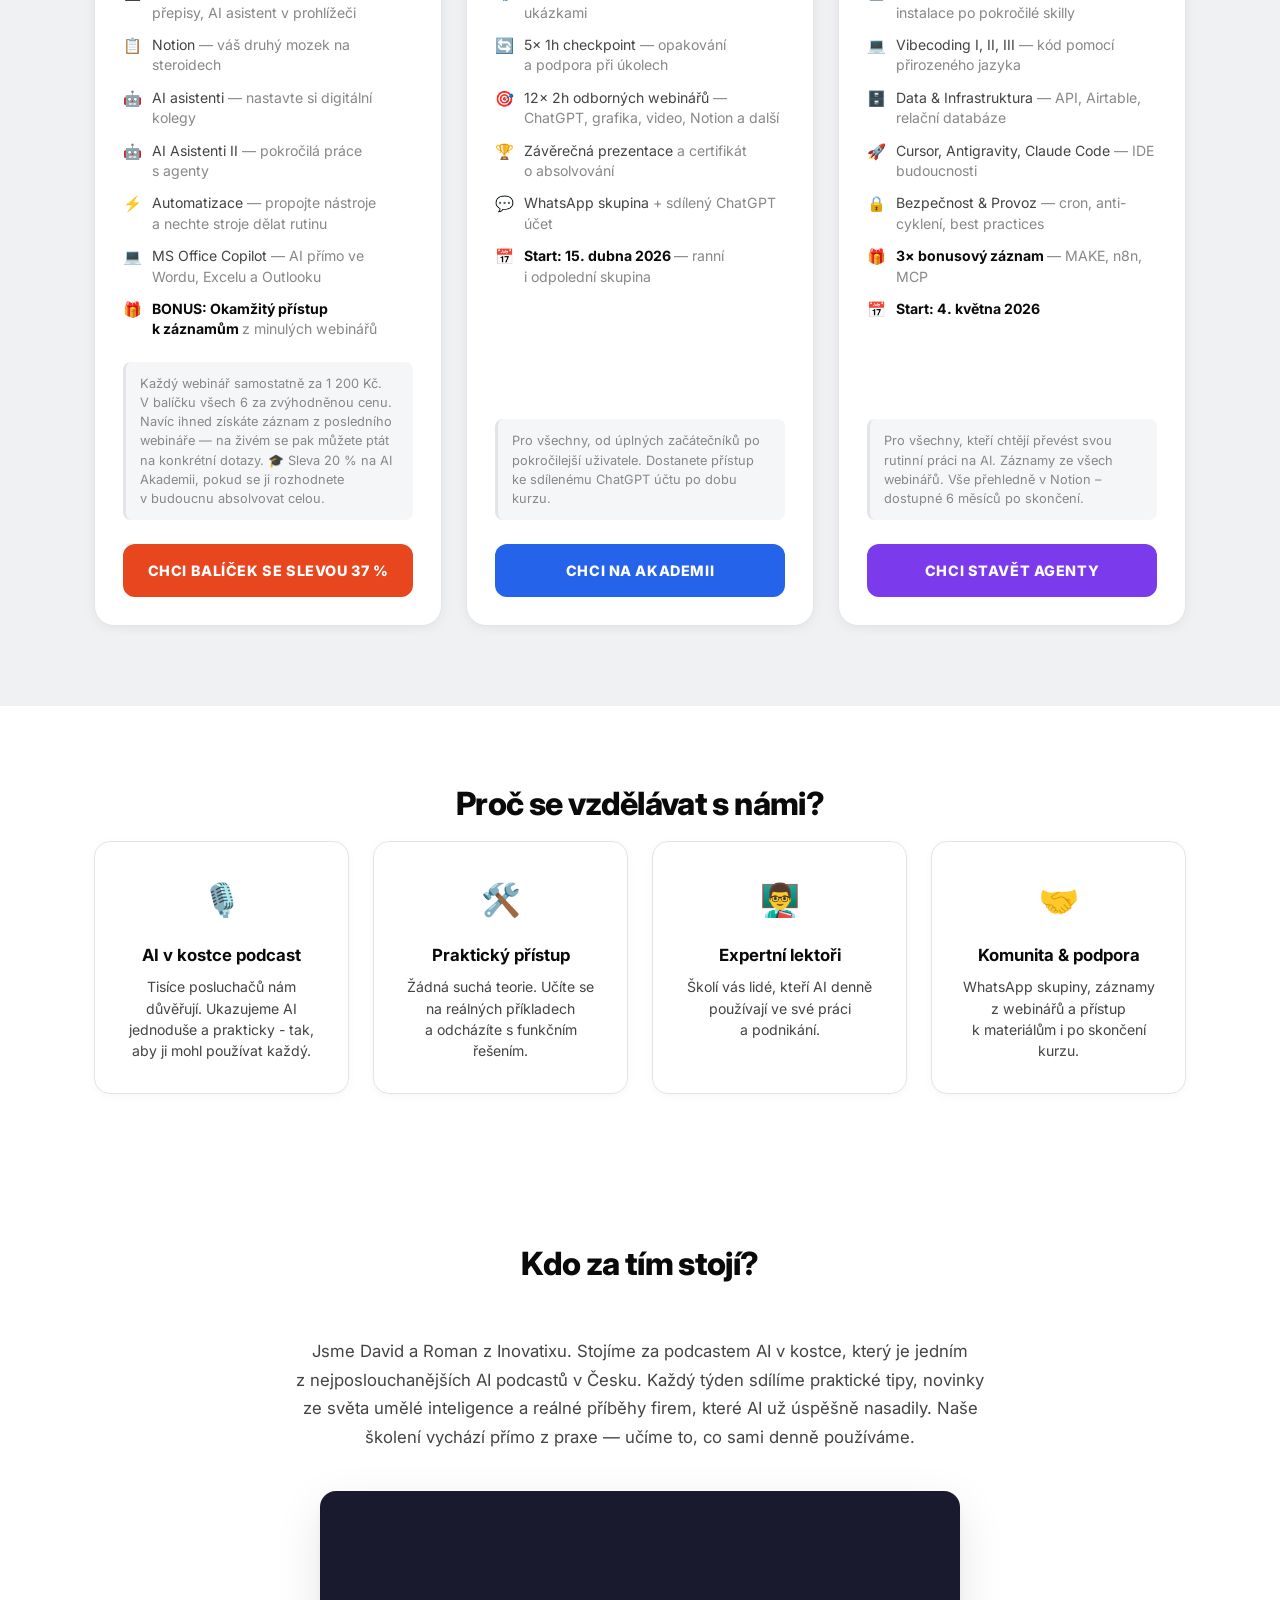
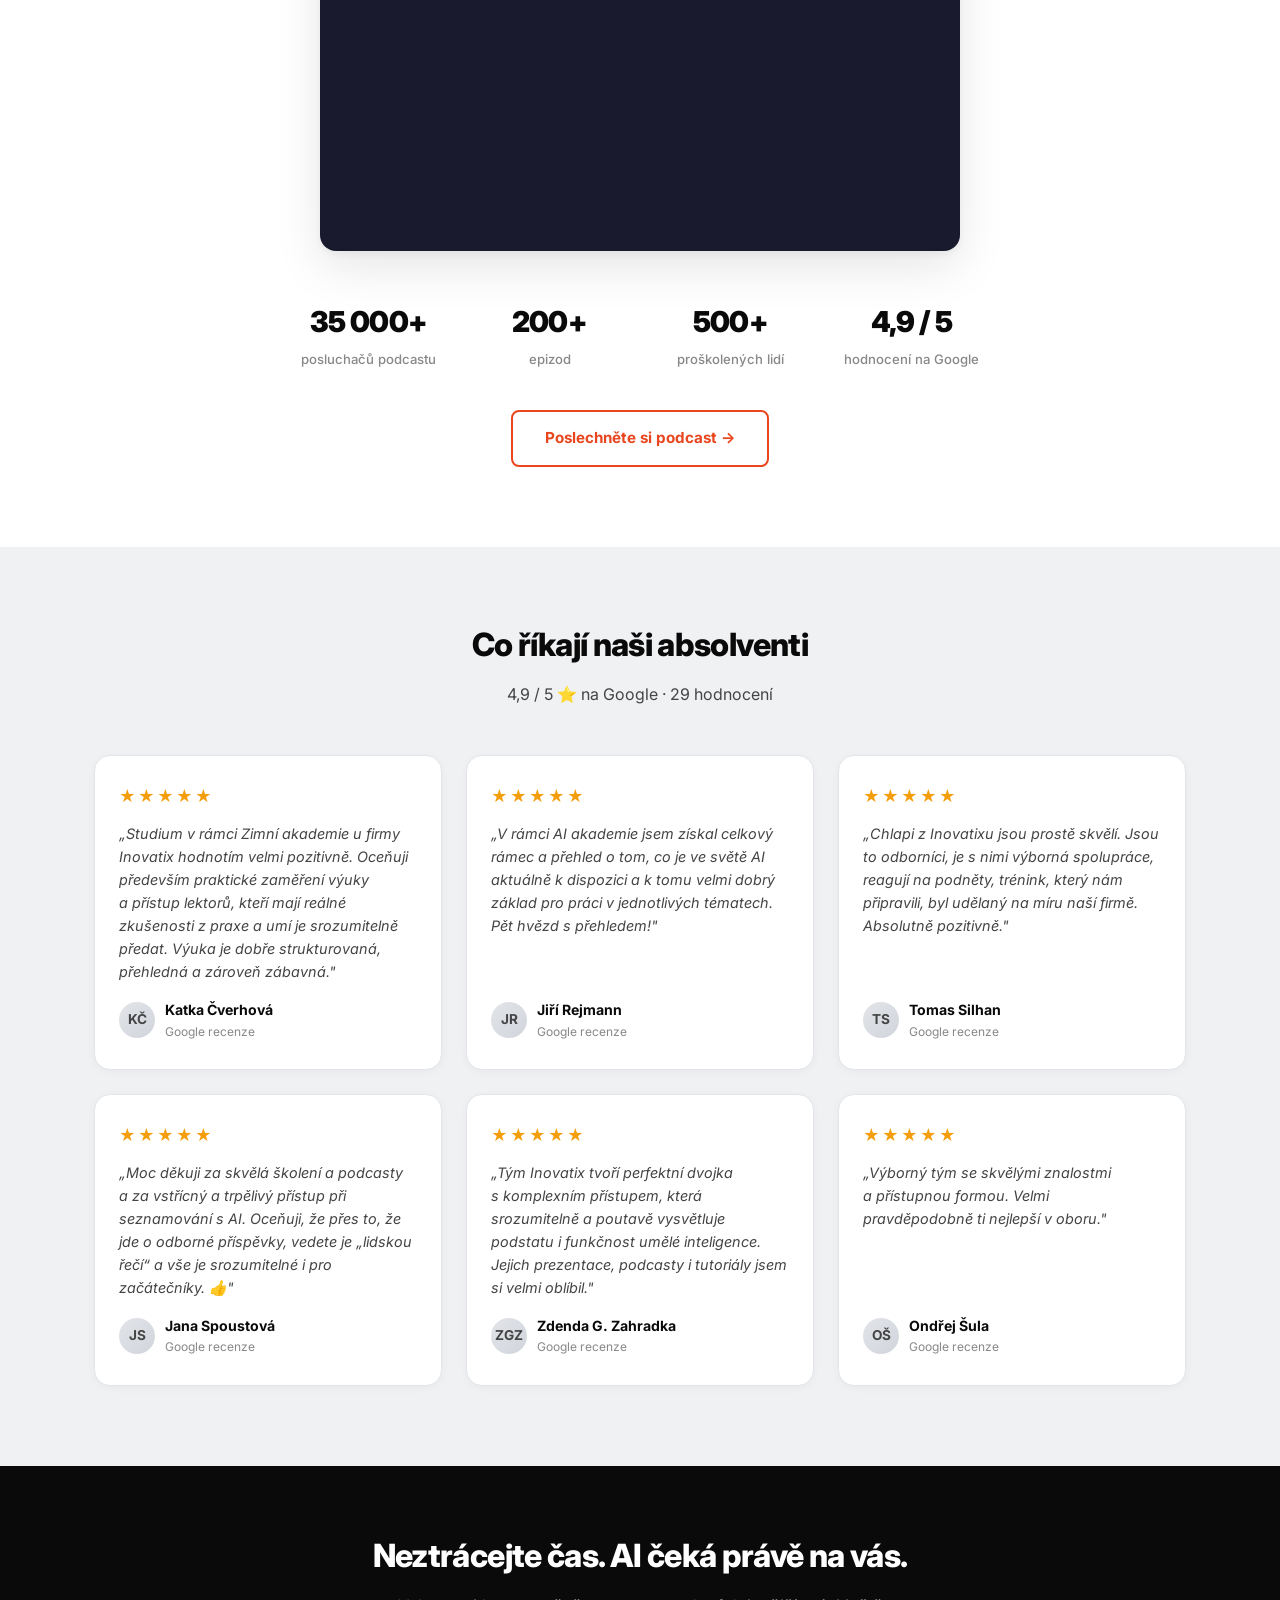
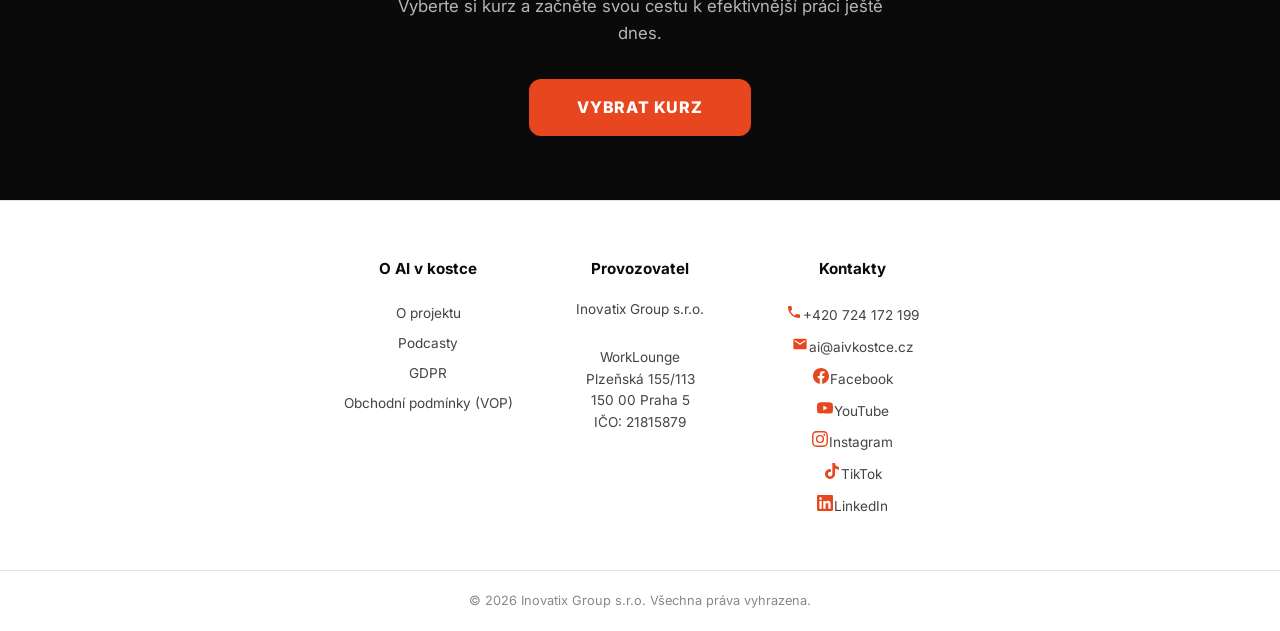
==== commit 8ffa17c6: "Update landing page typography, styling, and copy based on feedback" ====
--- a/index.html
+++ b/index.html
@@ -54,6 +54,7 @@
   <section class="hero" id="heroSection">
     <div class="container">
       <h1 class="hero-heading" id="heroHeading"></h1>
+      <h2 class="hero-heading-secondary" id="heroHeadingSecondary"></h2>
       <p class="hero-sub" id="heroSub"></p>
       <div class="video-wrap">
         <div class="video-container" id="videoContainer">
--- a/style.css
+++ b/style.css
@@ -186,9 +186,19 @@
   line-height: 1.15;
   color: var(--text-dark);
   max-width: 720px;
-  margin: 0 auto 20px;
+  margin: 0 auto 12px;
   letter-spacing: -0.02em;
   white-space: pre-line;
+}
+
+.hero-heading-secondary {
+  font-size: clamp(1.2rem, 3vw, 1.6rem);
+  font-weight: 600;
+  color: var(--text-dark);
+  max-width: 720px;
+  margin: 0 auto 24px;
+  line-height: 1.4;
+  letter-spacing: -0.01em;
 }
 
 .hero-sub {
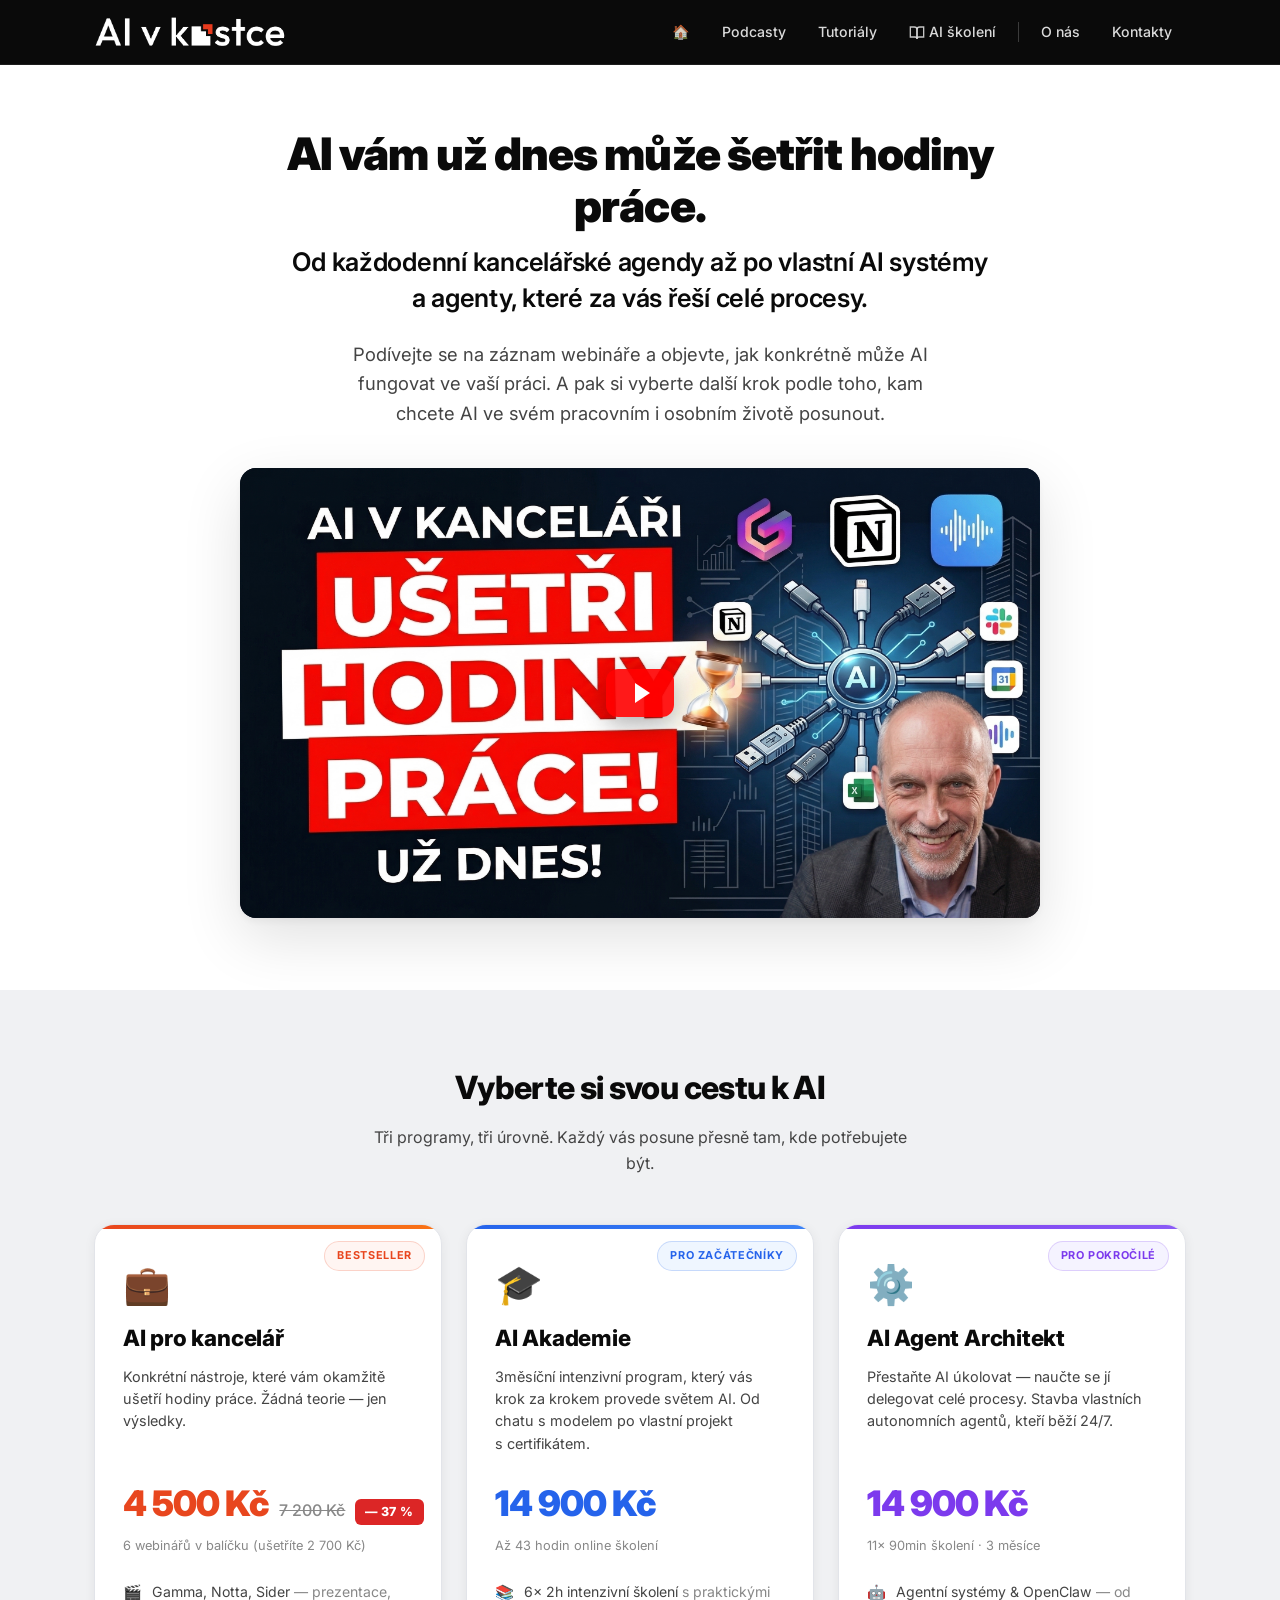
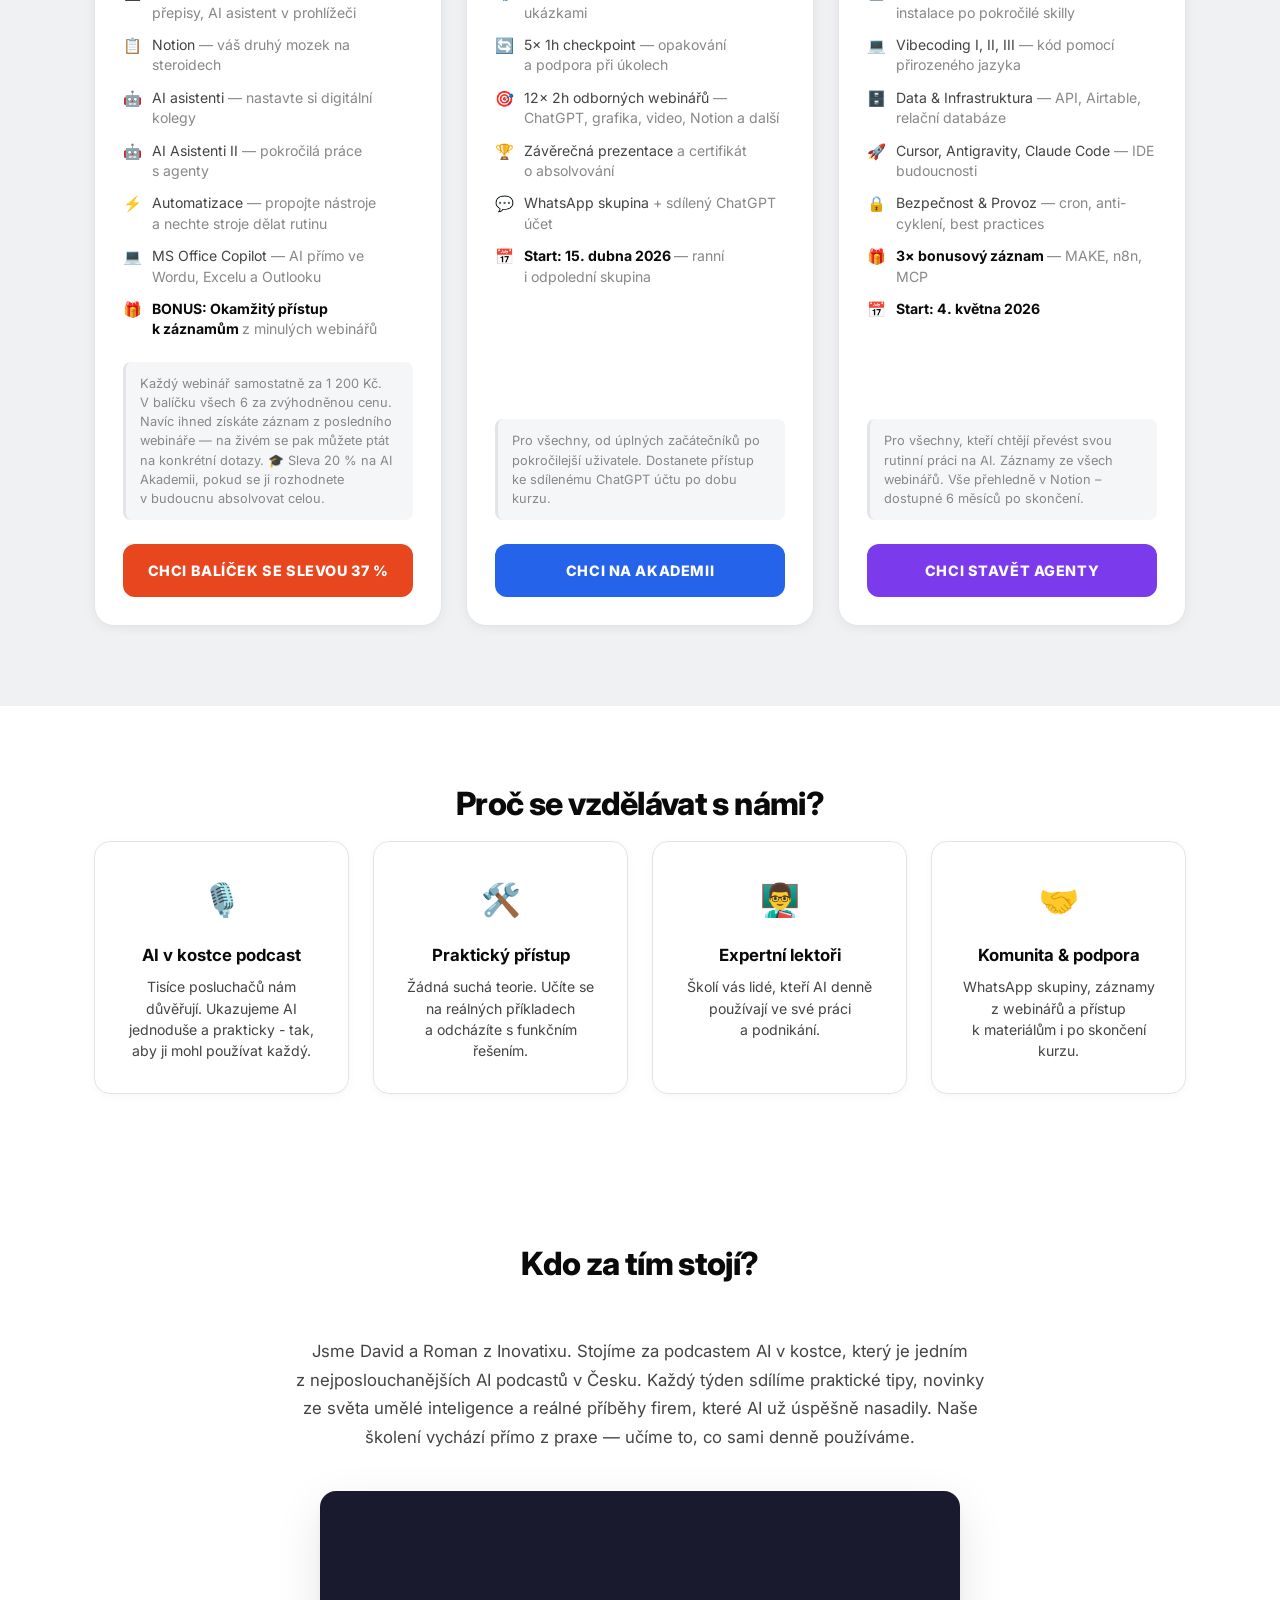
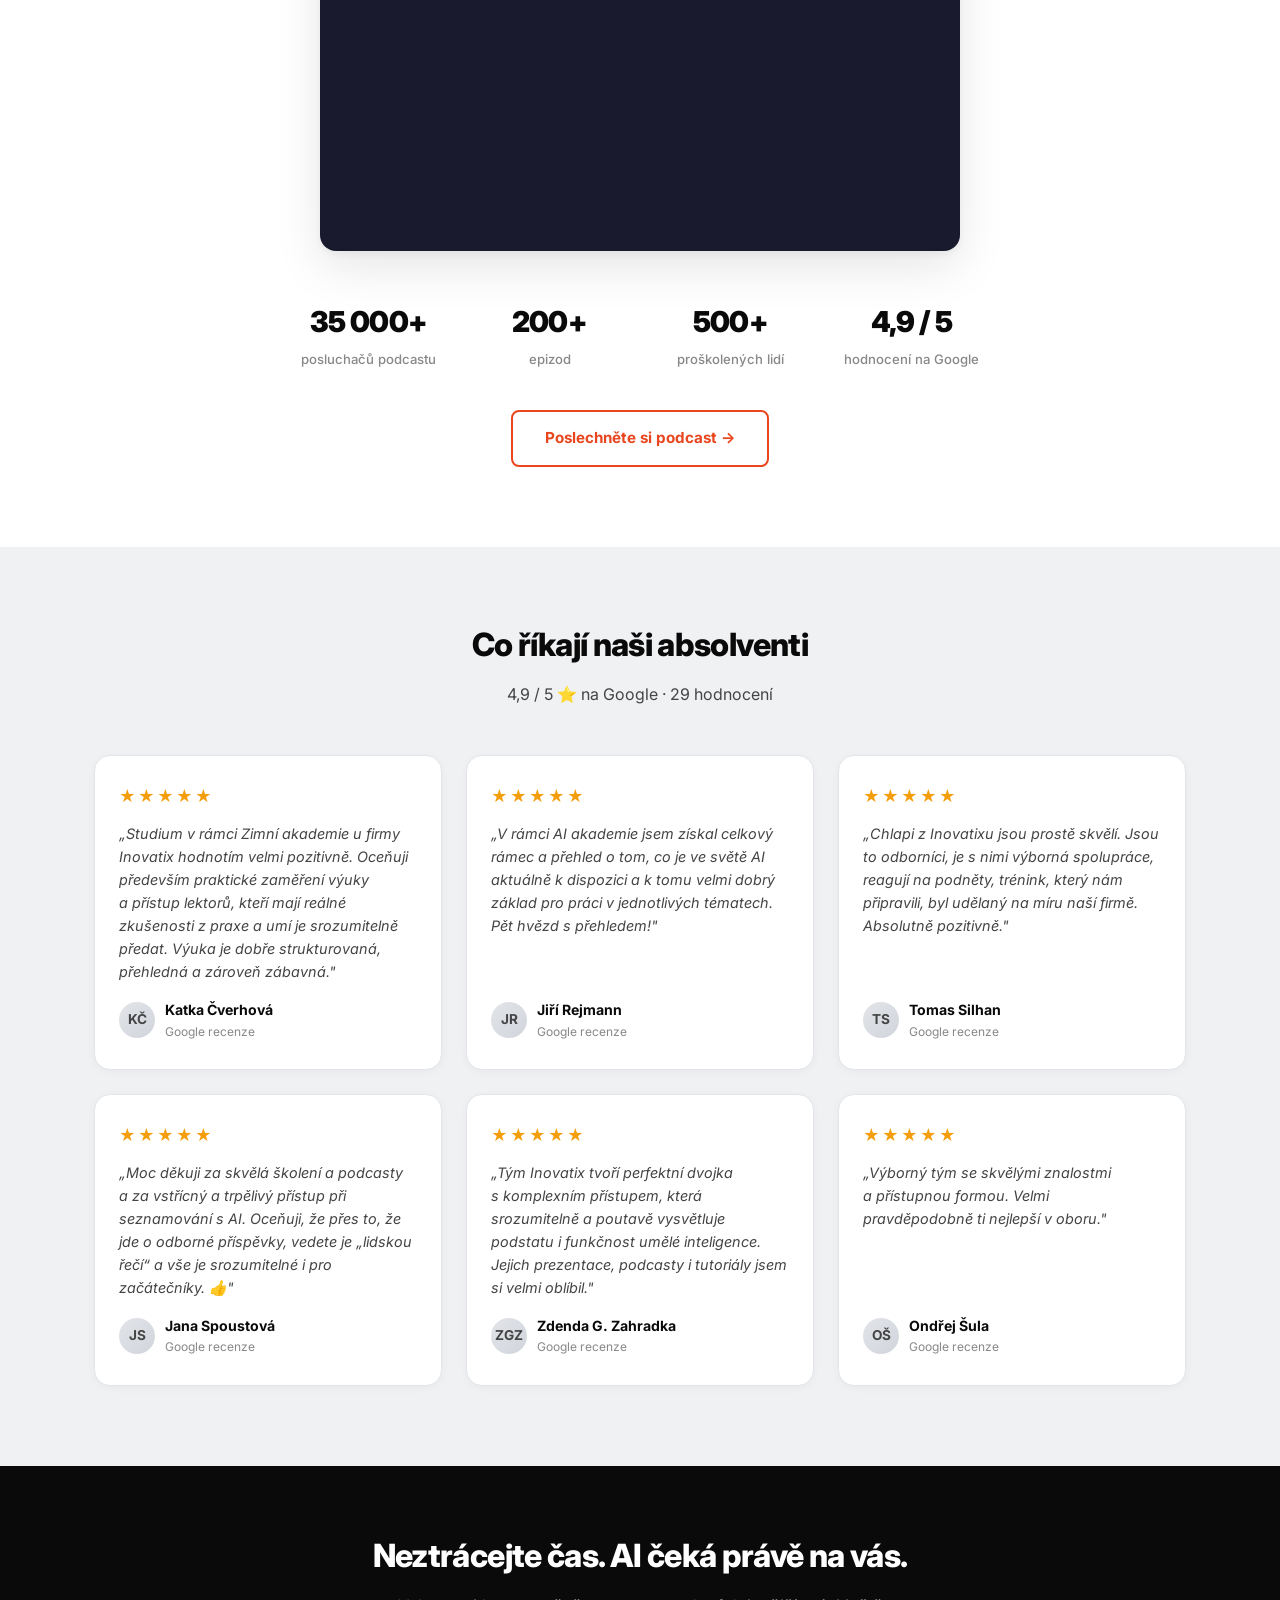
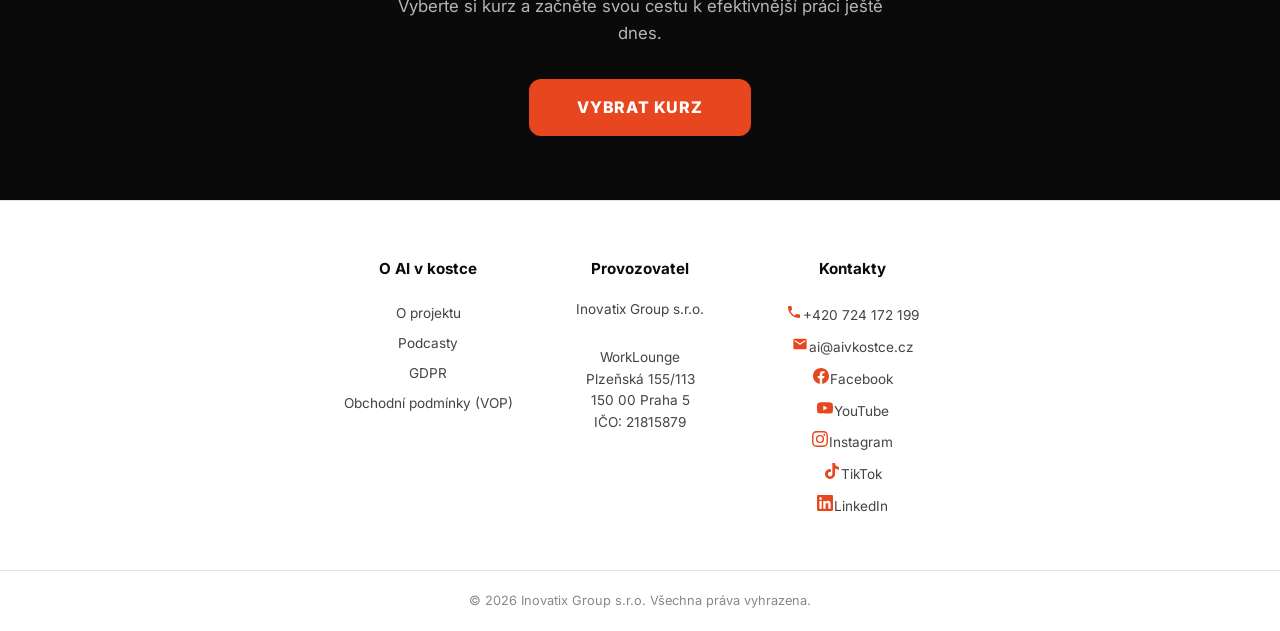
==== commit 6f4f5351: "feat: update CTA links, add GTM tracking ids and custom youtube thumbnail overlay" ====
--- a/index.html
+++ b/index.html
@@ -3,14 +3,11 @@
 
 <head>
   <!-- Google Tag Manager -->
-  <script>(function (w, d, s, l, i) {
-      w[l] = w[l] || []; w[l].push({
-        'gtm.start':
-          new Date().getTime(), event: 'gtm.js'
-      }); var f = d.getElementsByTagName(s)[0],
-        j = d.createElement(s), dl = l != 'dataLayer' ? '&l=' + l : ''; j.async = true; j.src =
-          'https://www.googletagmanager.com/gtm.js?id=' + i + dl; f.parentNode.insertBefore(j, f);
-    })(window, document, 'script', 'dataLayer', 'GTM-PGLFFCV5');</script>
+  <script>(function(w,d,s,l,i){w[l]=w[l]||[];w[l].push({'gtm.start':
+  new Date().getTime(),event:'gtm.js'});var f=d.getElementsByTagName(s)[0],
+  j=d.createElement(s),dl=l!='dataLayer'?'&l='+l:'';j.async=true;j.src=
+  'https://www.googletagmanager.com/gtm.js?id='+i+dl;f.parentNode.insertBefore(j,f);
+  })(window,document,'script','dataLayer','GTM-P84PZLJQ');</script>
   <!-- End Google Tag Manager -->
   <meta charset="UTF-8" />
   <meta name="viewport" content="width=device-width, initial-scale=1.0" />
@@ -33,8 +30,8 @@
 
 <body>
   <!-- Google Tag Manager (noscript) -->
-  <noscript><iframe src="https://www.googletagmanager.com/ns.html?id=GTM-PGLFFCV5" height="0" width="0"
-      style="display:none;visibility:hidden"></iframe></noscript>
+  <noscript><iframe src="https://www.googletagmanager.com/ns.html?id=GTM-P84PZLJQ"
+  height="0" width="0" style="display:none;visibility:hidden"></iframe></noscript>
   <!-- End Google Tag Manager (noscript) -->
 
   <!-- ═══════════════ HEADER ═══════════════ -->
@@ -133,8 +130,8 @@
     </div>
   </footer>
 
-  <script src="content.js"></script>
-  <script src="main.js"></script>
+  <script src="content.js?v=3"></script>
+  <script src="main.js?v=3"></script>
 </body>
 
 </html>
